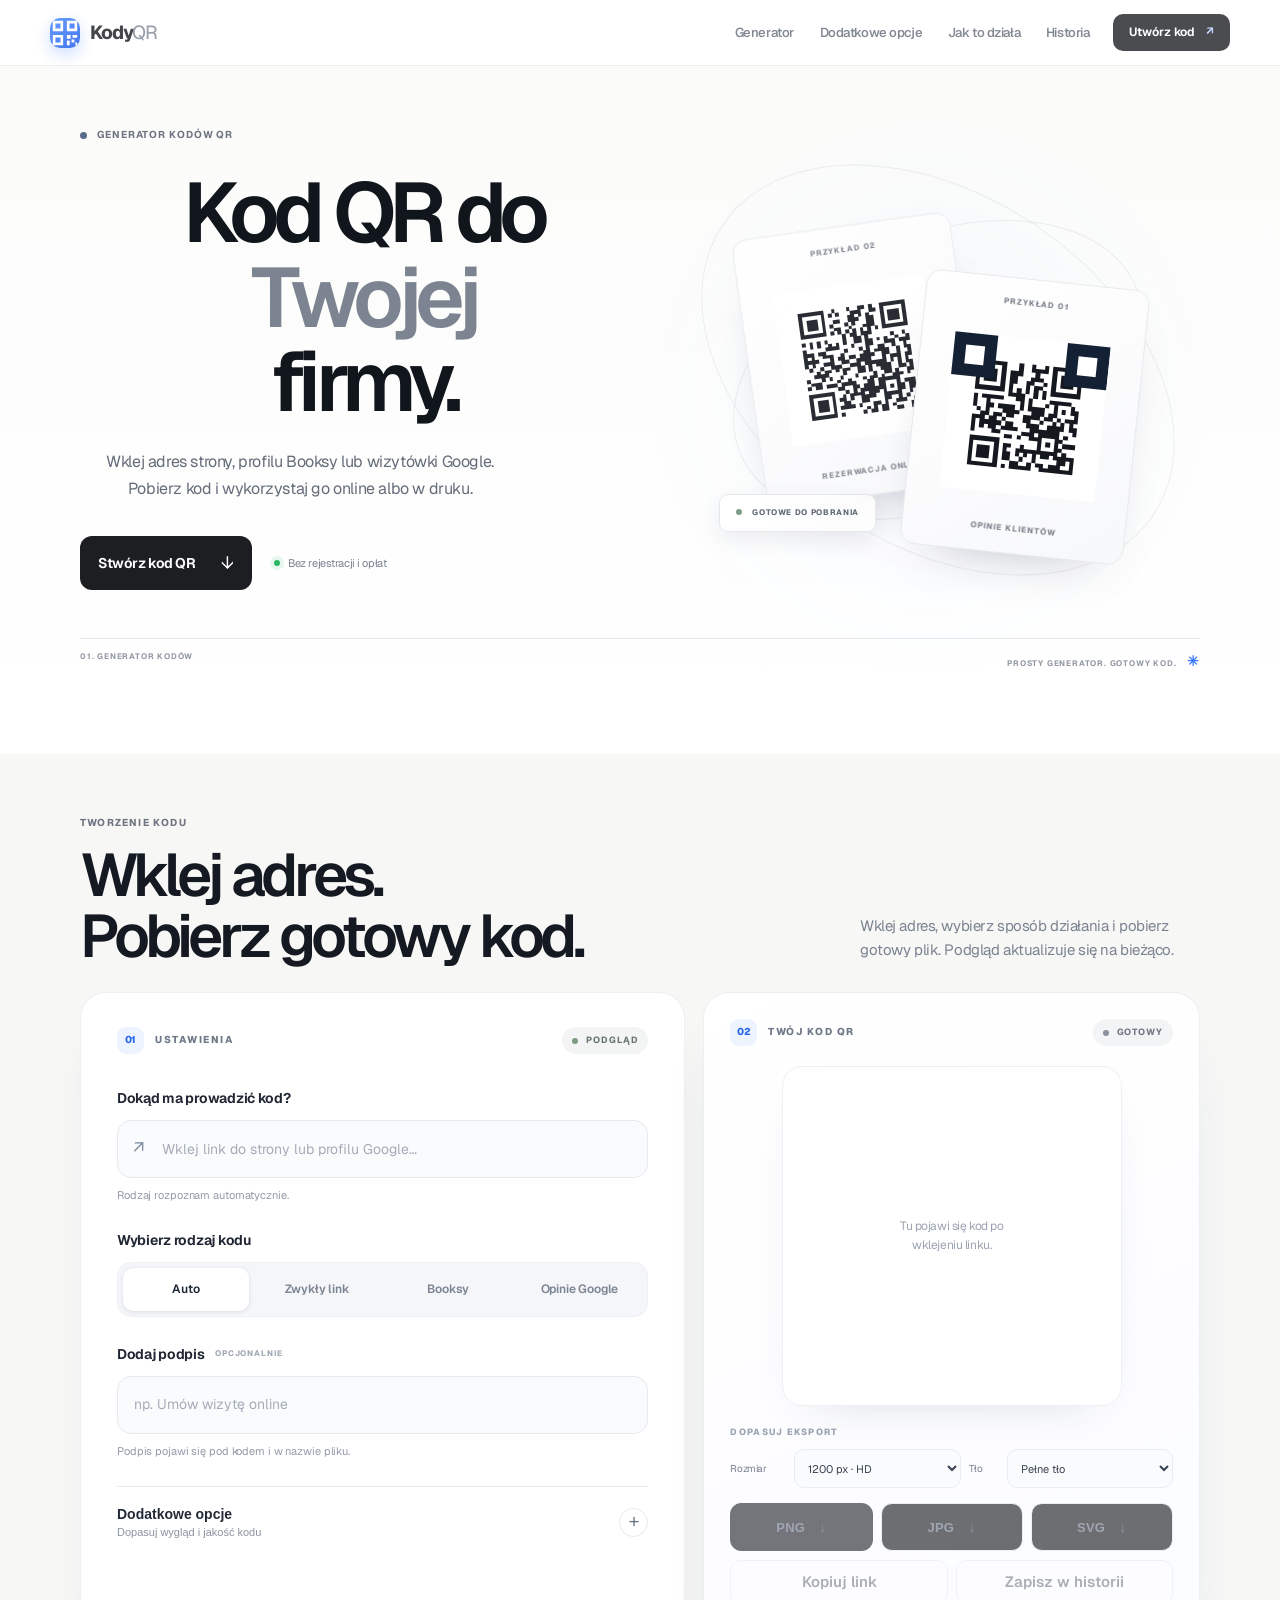
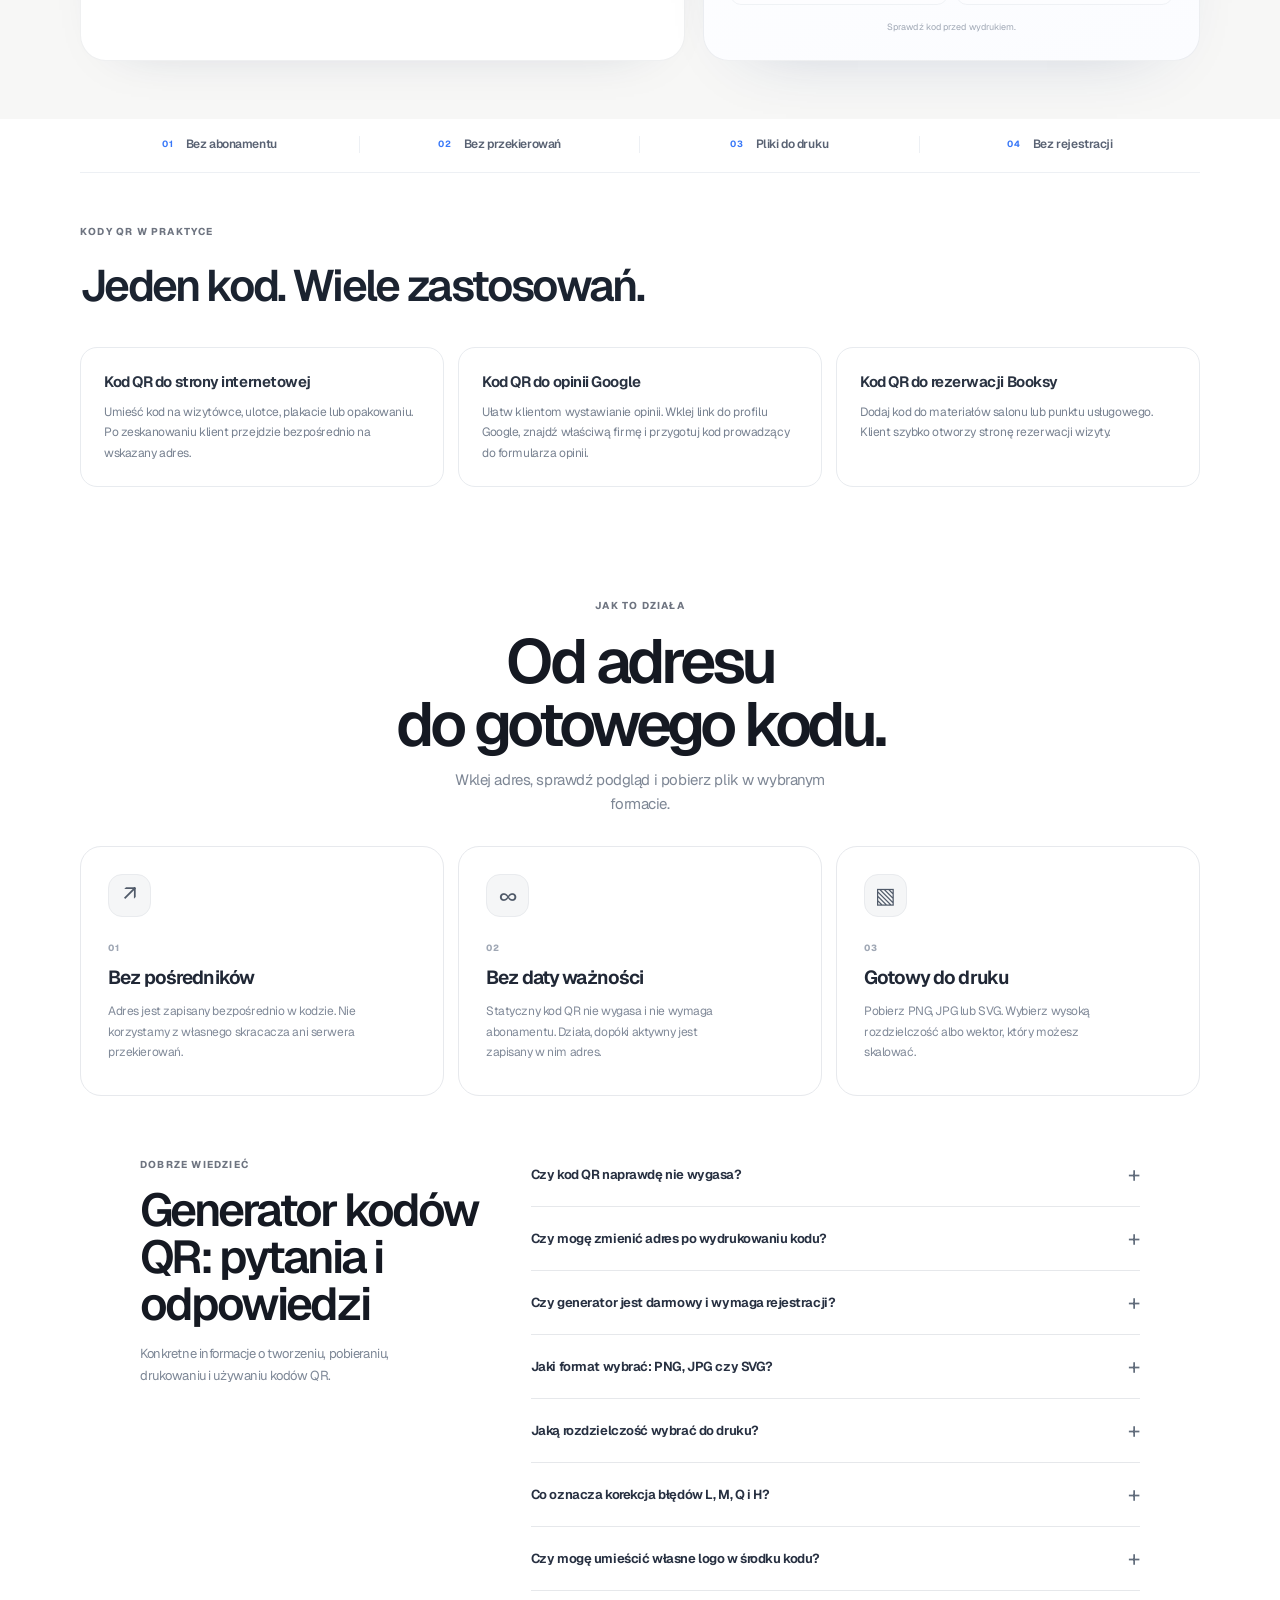
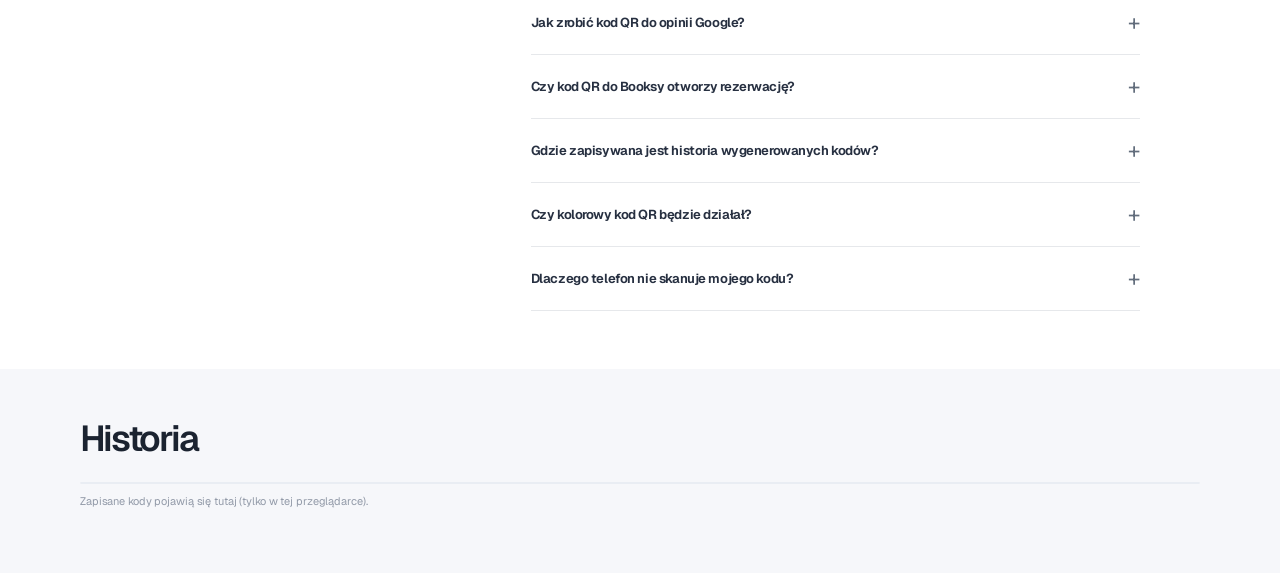
==== index.html @ 14b58b66 "Replace lightning brand mark with QR symbol" ====
<!DOCTYPE html>
<html lang="pl">
<head>
<meta charset="utf-8">
<meta name="viewport" content="width=device-width, initial-scale=1">
<title>Darmowy generator kodów QR: PNG, JPG i SVG | KodyQR</title>
<meta name="description" content="Twórz darmowe kody QR do stron, Booksy i opinii Google. Ustaw kolory, korekcję błędów i logo. Pobierz PNG, JPG lub SVG bez rejestracji.">
<meta name="robots" content="index,follow,max-image-preview:large">
<link rel="canonical" href="https://kodyqr-progames1.vercel.app/">
<meta property="og:type" content="website">
<meta property="og:title" content="Darmowy generator kodów QR | KodyQR">
<meta property="og:description" content="Generuj kody QR do stron, Booksy i opinii Google. Dopasuj wygląd i pobierz plik.">
<meta property="og:url" content="https://kodyqr-progames1.vercel.app/">
<meta name="twitter:card" content="summary">
<script type="application/ld+json">{"@context":"https://schema.org","@type":"WebApplication","name":"KodyQR: generator kodów QR","applicationCategory":"UtilitiesApplication","operatingSystem":"Any","inLanguage":"pl","description":"Darmowy generator statycznych kodów QR do stron, Booksy i opinii Google z eksportem PNG, JPG i SVG.","offers":{"@type":"Offer","price":"0","priceCurrency":"PLN"}}</script>
<link href="https://fonts.googleapis.com/css2?family=Geist:wght@400;500;600&display=swap" rel="stylesheet">
<style>
:root{color-scheme:light;--bg:#ffffff;--alt:#f5f5f7;--card:#ffffff;--ink:#1d1d1f;--txt:#1d1d1f;--mut:#6e6e73;--line:#d2d2d7;--soft:#f5f5f7;--blue:#0071e3;--blueH:#0077ed;--link:#0066cc;--yel:#fff8e6;--yelT:#8a5a00;--grn:#eef8f0;--grnT:#1d7a3a;--red:#ffecec;--redT:#b3261e}
*{box-sizing:border-box;min-width:0}
html{scroll-behavior:smooth}
body{margin:0;background:var(--bg);color:var(--txt);font:17px/1.47 -apple-system,BlinkMacSystemFont,"SF Pro Text","Geist","Helvetica Neue",Helvetica,Arial,sans-serif;letter-spacing:-.022em;overflow-x:clip;-webkit-font-smoothing:antialiased}
.nav{position:sticky;top:0;z-index:10;height:48px;display:flex;align-items:center;justify-content:center;background:rgba(255,255,255,.72);backdrop-filter:saturate(180%) blur(20px);-webkit-backdrop-filter:saturate(180%) blur(20px);border-bottom:1px solid rgba(0,0,0,.08)}
.nav div{width:min(1024px,100% - 44px);display:flex;justify-content:space-between;align-items:center;font-size:14px}
.nav b{font-weight:600;font-size:19px;letter-spacing:-.02em}
.nav a{color:var(--ink);text-decoration:none;opacity:.8}
.nav a:hover{opacity:1}
.band{padding:clamp(48px,8vw,104px) 22px clamp(32px,5vw,64px)}
.wrap{max-width:1024px;margin:0 auto}
.hero{text-align:center;margin-bottom:clamp(36px,5vw,64px)}
.eyebrow{color:var(--blue);font-weight:600;font-size:17px;margin:0 0 6px;letter-spacing:-.01em}
h1{font:600 clamp(44px,7vw,80px)/1.05 -apple-system,BlinkMacSystemFont,"SF Pro Display","Geist","Helvetica Neue",sans-serif;letter-spacing:-.045em;color:var(--ink);margin:0 auto 16px;max-width:14ch;text-wrap:balance}
.lead{color:var(--mut);margin:0 auto;max-width:52ch;font-size:clamp(19px,2.2vw,24px);line-height:1.35;letter-spacing:-.02em;text-wrap:balance}
.grid{display:grid;grid-template-columns:minmax(0,1fr) minmax(0,440px);gap:20px;align-items:start}
.panel{background:var(--alt);border-radius:28px;padding:clamp(24px,3.6vw,44px)}
label.t,.t{display:block;font-weight:600;color:var(--ink);margin:0 0 10px;font-size:17px}
input[type=text],input[type=url]{width:100%;font:inherit;font-size:17px;padding:14px 16px;min-height:54px;border:1px solid transparent;border-radius:14px;background:#fff;color:var(--ink);box-shadow:inset 0 0 0 1px rgba(0,0,0,.06);transition:box-shadow .2s}
input::placeholder{color:#a1a1a6}
input:focus{outline:none;box-shadow:0 0 0 4px rgba(0,113,227,.25),inset 0 0 0 1px var(--blue)}
button:focus-visible,a:focus-visible,select:focus-visible{outline:3px solid rgba(0,113,227,.5);outline-offset:2px}
.field{margin-bottom:30px}
.field:last-child{margin-bottom:0}
.hint{font-size:14px;color:var(--mut);margin-top:8px;letter-spacing:-.01em}
.seg{display:grid;grid-template-columns:repeat(4,minmax(0,1fr));gap:2px;padding:3px;background:rgba(118,118,128,.12);border-radius:12px}
.seg button{min-height:40px;padding:6px 8px;font:inherit;font-size:14px;font-weight:500;border:0;background:transparent;color:var(--ink);border-radius:9px;cursor:pointer;transition:background .25s,box-shadow .25s}
.seg button[aria-pressed=true]{background:#fff;box-shadow:0 3px 8px rgba(0,0,0,.12),0 3px 1px rgba(0,0,0,.04);font-weight:600}
.btn{display:inline-flex;align-items:center;justify-content:center;gap:8px;min-height:44px;padding:10px 22px;font:inherit;font-size:17px;font-weight:400;border-radius:980px;border:0;background:var(--blue);color:#fff;cursor:pointer;text-decoration:none;transition:background .2s,transform .15s}
.btn:hover{background:var(--blueH)}
.btn:active{transform:scale(.97)}
.btn.ghost{background:transparent;color:var(--link);box-shadow:inset 0 0 0 1px var(--link)}
.btn.ghost:hover{background:rgba(0,102,204,.06)}
.btn.acc{background:var(--blue)}
.btn:disabled{opacity:.35;cursor:not-allowed;transform:none}
.row{display:flex;flex-wrap:wrap;gap:10px;align-items:center}
.note{background:var(--yel);color:#3d2c05;border-radius:18px;padding:20px 22px;margin:0 0 30px;font-size:15px;line-height:1.5;letter-spacing:-.01em}
.note h3{margin:0 0 6px;font-size:17px;font-weight:600;color:var(--ink)}
.note ol{margin:12px 0 14px;padding-left:20px}
.note li{margin-bottom:10px}
.note a:not(.btn){color:var(--link)}
.note .btn{font-size:15px}
.note code{font:13px "SF Mono",ui-monospace,Menlo,monospace;background:rgba(255,255,255,.7);padding:1px 6px;border-radius:5px}
.note.ok{background:var(--grn);color:#14351f}
.card{background:var(--alt);border-radius:28px;padding:clamp(20px,3vw,32px);position:sticky;top:68px}
.label{border-radius:20px;padding:22px 22px 16px;background:#fff;box-shadow:0 18px 40px -18px rgba(0,0,0,.18);background-image:linear-gradient(45deg,#f2f2f4 25%,transparent 25%,transparent 75%,#f2f2f4 75%),linear-gradient(45deg,#f2f2f4 25%,transparent 25%,transparent 75%,#f2f2f4 75%);background-size:14px 14px;background-position:0 0,7px 7px}
#qrbox{aspect-ratio:1;display:grid;place-items:center;background:#fff;border-radius:10px}
#qrbox svg{width:100%;height:100%;display:block}
.empty{color:var(--mut);text-align:center;font-size:15px;padding:24px;max-width:24ch}
.cap{font-weight:600;font-size:21px;letter-spacing:-.02em;color:var(--ink);text-align:center;margin-top:12px;overflow-wrap:anywhere}
.cap:empty{display:none}
.final{font-size:13px;color:var(--mut);overflow-wrap:anywhere;margin:18px 4px 4px;text-align:center}
.final a{color:var(--link);text-decoration:none}
.final a:hover{text-decoration:underline}
.dl{display:grid;grid-template-columns:repeat(3,minmax(0,1fr));gap:8px;margin-top:18px}
.dl .btn{width:100%;font-weight:500}
.dl .btn:not(.acc){background:var(--ink)}
.dl .btn:not(.acc):hover{background:#333336}
.size{display:grid;grid-template-columns:auto minmax(0,1fr);gap:10px 14px;align-items:center;margin-top:18px;font-size:15px;color:var(--mut)}
select{font:inherit;font-size:15px;min-height:42px;border-radius:12px;border:0;background:#fff;color:var(--ink);padding:4px 12px;width:100%;box-shadow:inset 0 0 0 1px rgba(0,0,0,.08)}
.card .row .btn.ghost{font-size:15px;min-height:40px}
.tag{display:inline-block;font-size:12px;font-weight:600;padding:3px 10px;border-radius:980px;background:var(--grn);color:var(--grnT);letter-spacing:0}
.tag.b{background:var(--red);color:var(--redT)}
.hist{background:var(--bg)}
.hist h2{font-weight:600;font-size:clamp(28px,4vw,40px);letter-spacing:-.035em;color:var(--ink);margin:0 0 20px}
.hist ul{list-style:none;margin:0;padding:0;border-radius:20px;background:var(--alt);overflow:hidden}
.hist li{display:grid;grid-template-columns:minmax(0,1fr) auto;gap:10px;align-items:center;padding:14px 20px;border-bottom:1px solid rgba(0,0,0,.06);transition:background .2s}
.hist li:last-child{border-bottom:0}
.hist li:hover{background:#ececf0}
.hist .u{font-size:13px;color:var(--mut);overflow-wrap:anywhere;margin-top:2px}
.hist b{font-weight:600;color:var(--ink)}
.hist button.open{all:unset;cursor:pointer;display:block}
.x{min-width:44px;min-height:44px;border:0;background:none;color:var(--mut);font-size:22px;cursor:pointer;border-radius:980px}
.x:hover{background:rgba(0,0,0,.06);color:var(--ink)}
#toast{position:fixed;left:50%;bottom:28px;transform:translateX(-50%) translateY(20px);opacity:0;background:rgba(29,29,31,.92);backdrop-filter:blur(20px);color:#fff;padding:12px 20px;border-radius:980px;font-size:15px;transition:.4s cubic-bezier(.16,1,.3,1);pointer-events:none;max-width:90vw}
#toast.on{opacity:1;transform:translateX(-50%)}
.rv{opacity:0;transform:translateY(20px);animation:rv .9s cubic-bezier(.16,1,.3,1) forwards;animation-delay:calc(var(--i,0)*90ms)}
@keyframes rv{to{opacity:1;transform:none}}
@media (prefers-reduced-motion:reduce){.rv{animation:none;opacity:1;transform:none}#toast{transition:none}html{scroll-behavior:auto}}
@media(max-width:860px){.grid{grid-template-columns:minmax(0,1fr)}.card{position:static;order:-1}}
@media(max-width:480px){.seg{grid-template-columns:repeat(2,minmax(0,1fr))}.panel,.card{border-radius:22px}}
</style>
<link rel="stylesheet" href="/enhancements.css">
</head>
<body>
<nav class="nav" aria-label="Nawigacja główna">
  <div class="nav-inner">
    <a class="brand" href="/" aria-label="KodyQR, strona główna"><span class="brand-mark" aria-hidden="true"><svg class="brand-qr" viewBox="0 0 32 32" role="presentation"><path d="M3 3h11v11H3zM5.8 5.8v5.4h5.4V5.8zM18 3h11v11H18zM20.8 5.8v5.4h5.4V5.8zM3 18h11v11H3zM5.8 20.8v5.4h5.4v-5.4zM18 18h4v4h-4zM24 18h5v3h-5zM18 24h3v5h-3zM23 23h3v3h-3zM27 26h2v3h-2z" fill="currentColor"/></svg></span><span>Kody<span class="brand-light">QR</span></span></a>
    <div class="nav-links"><a href="#generator">Generator</a><a href="#opcje">Dodatkowe opcje</a><a href="#jak-dziala">Jak to działa</a><a href="#historia">Historia</a></div>
    <a class="nav-cta" href="#generator">Utwórz kod <span>↗</span></a>
  </div>
</nav>
<main>
  <section class="hero">
    <div class="hero-glow" aria-hidden="true"></div>
    <div class="hero-inner">
      <div class="hero-copy">
        <div class="eyebrow"><span class="eyebrow-dot"></span> GENERATOR KODÓW QR</div>
        <h1>Kod QR do<br><span>Twojej</span><br>firmy.</h1>
        <p class="hero-lead">Wklej adres strony, profilu Booksy lub wizytówki Google. Pobierz kod i wykorzystaj go online albo w druku.</p>
        <div class="hero-actions"><a class="primary-link" href="#generator">Stwórz kod QR <span>↓</span></a><span class="hero-note"><i></i> Bez rejestracji i opłat</span></div>
      </div>
      <div class="hero-art" aria-label="Dekoracyjna kompozycja kodów QR">
        <div class="art-orbit orbit-one"></div><div class="art-orbit orbit-two"></div>
        <div class="art-card art-card-back"><span class="art-mini">PRZYKŁAD 02</span><div class="art-pattern pattern-a" data-qr="https://example.com/rezerwacja"></div><span class="art-caption">REZERWACJA ONLINE</span></div>
        <div class="art-card art-card-front"><span class="art-mini">PRZYKŁAD 01</span><div class="art-pattern pattern-b" data-qr="https://example.com/opinie"><i></i></div><span class="art-caption">OPINIE KLIENTÓW</span></div>
        <div class="art-chip"><span class="chip-dot"></span> GOTOWE DO POBRANIA</div>
        <div class="art-spark">✳</div>
      </div>
    </div>
    <div class="hero-bottom"><span>01. GENERATOR KODÓW</span><span>PROSTY GENERATOR. GOTOWY KOD. <b>✳</b></span></div>
  </section>
  <section class="generator-section" id="generator">
    <div class="section-heading"><div><p class="section-kicker">TWORZENIE KODU</p><h2>Wklej adres.<br>Pobierz gotowy kod.</h2></div><p class="section-description">Wklej adres, wybierz sposób działania i pobierz gotowy plik. Podgląd aktualizuje się na bieżąco.</p></div>
    <div class="grid">
      <section class="panel" aria-label="Ustawienia kodu QR">
        <div class="panel-topline"><span class="step-number">01</span><span class="panel-overline">USTAWIENIA</span><span class="live-pill"><i></i> PODGLĄD</span></div>
        <div class="field">
          <label class="t" for="url">Dokąd ma prowadzić kod?</label>
          <div class="input-wrap"><span class="input-icon">↗</span><input id="url" type="url" inputmode="url" autocomplete="off" placeholder="Wklej link do strony lub profilu Google…"></div>
          <div class="hint" id="detected">Wklej adres, a rozpoznam jego rodzaj.</div>
        </div>
        <div class="field">
          <span class="t">Wybierz rodzaj kodu</span>
          <div class="seg" role="group" aria-label="Rodzaj kodu">
            <button type="button" data-mode="auto" aria-pressed="true">Auto</button>
            <button type="button" data-mode="plain" aria-pressed="false">Zwykły link</button>
            <button type="button" data-mode="booksy" aria-pressed="false">Booksy</button>
            <button type="button" data-mode="google" aria-pressed="false">Opinie Google</button>
          </div>
        </div>
        <div id="gnote"></div>
        <div class="field field-last">
          <label class="t" for="name">Dodaj podpis <span class="optional">OPCJONALNIE</span></label>
          <input id="name" type="text" maxlength="60" placeholder="np. Umów wizytę online">
          <div class="hint">Podpis pojawi się pod kodem i w nazwie pliku.</div>
        </div>
        <section class="advanced-options" id="opcje" aria-labelledby="advanced-title">
          <button class="advanced-toggle" type="button" id="advancedToggle" aria-expanded="false" aria-controls="advancedBody">
            <span><b id="advanced-title">Dodatkowe opcje</b><small>Dopasuj wygląd i jakość kodu</small></span><span class="advanced-plus" aria-hidden="true">+</span>
          </button>
          <div class="advanced-body" id="advancedBody" hidden>
            <div class="advanced-field">
              <label for="ecc">Korekcja błędów</label>
              <select id="ecc"><option value="L">Niska · 7%</option><option value="M" selected>Średnia · 15%</option><option value="Q">Wysoka · 25%</option><option value="H">Najwyższa · 30%</option></select>
              <p>Wyższa korekcja zwiększa odporność na zabrudzenia, ale kod staje się bardziej złożony.</p>
            </div>
            <div class="advanced-colors">
              <div class="advanced-field"><label for="fg">Kolor kodu</label><div class="color-control"><input id="fg" type="color" value="#15191f"><span id="fgValue">#15191F</span></div></div>
              <div class="advanced-field"><label for="qrbg">Kolor tła</label><div class="color-control"><input id="qrbg" type="color" value="#ffffff"><span id="qrbgValue">#FFFFFF</span></div></div>
            </div>
            <div class="advanced-field">
              <label for="customLogo">Dodaj własne logo <span class="optional">OPCJONALNIE</span></label>
              <input id="customLogo" class="file-input" type="file" accept="image/png,image/jpeg,image/webp">
              <p>Najlepiej użyj prostego logo PNG z przezroczystym tłem. Korekcja błędów zostanie ustawiona na najwyższą.</p>
              <button type="button" class="clear-logo" id="clearLogo" hidden>Usuń logo</button>
            </div>
            <div class="advanced-note"><b>Statystyki i edycja linku</b><p>Ten generator tworzy statyczne kody, które nie wymagają abonamentu ani naszego serwera. Statystyki skanów i zmiana adresu po wydruku wymagają kodu dynamicznego oraz zaplecza serwerowego Nie udajemy, że te funkcje działają w kodzie statycznym.</p></div>
          </div>
        </section>
      </section>
      <aside class="card" aria-label="Podgląd i pobieranie kodu">
        <div class="preview-head"><div><span class="step-number">02</span><span class="panel-overline">TWÓJ KOD QR</span></div><span class="preview-live"><i></i> GOTOWY</span></div>
        <div class="label">
          <div id="qrbox"><div class="empty">Podgląd kodu pojawi się po wklejeniu adresu.</div></div>
          <div class="cap" id="cap"></div>
        </div>
        <div class="final" id="final"></div>
        <div class="export-title">DOPASUJ EKSPORT</div>
        <div class="size">
          <label for="px">Rozmiar</label>
          <select id="px"><option value="600">600 px · Web</option><option value="1200" selected>1200 px · HD</option><option value="2400">2400 px · Druk</option></select>
          <label for="bg">Tło</label>
          <select id="bg"><option value="white">Pełne tło</option><option value="none">Przezroczyste</option></select>
        </div>
        <div class="dl">
          <button class="btn acc" type="button" data-fmt="png" disabled>PNG <span>↓</span></button>
          <button class="btn" type="button" data-fmt="jpg" disabled>JPG <span>↓</span></button>
          <button class="btn" type="button" data-fmt="svg" disabled>SVG <span>↓</span></button>
        </div>
        <div class="row preview-tools">
          <button class="btn ghost" type="button" id="copy" disabled style="flex:1">Kopiuj link</button>
          <button class="btn ghost" type="button" id="save" disabled style="flex:1">Zapisz w historii</button>
        </div>
        <p class="preview-foot">Sprawdź kod przed wydrukiem.</p>
      </aside>
    </div>
  </section>
  <section class="trust-strip" aria-label="Zalety generatora"><div><b>01</b><span>Bez abonamentu</span></div><div><b>02</b><span>Bez przekierowań</span></div><div><b>03</b><span>Pliki do druku</span></div><div><b>04</b><span>Bez rejestracji</span></div></section>
  <section class="use-cases" aria-labelledby="use-cases-title">
  <div class="use-cases-inner">
    <p class="section-kicker">KODY QR W PRAKTYCE</p>
    <h2 id="use-cases-title">Jeden kod. Wiele zastosowań.</h2>
    <div class="use-cases-grid">
      <article><h3>Kod QR do strony internetowej</h3><p>Umieść kod na wizytówce, ulotce, plakacie lub opakowaniu. Po zeskanowaniu klient przejdzie bezpośrednio na wskazany adres.</p></article>
      <article><h3>Kod QR do opinii Google</h3><p>Ułatw klientom wystawianie opinii. Wklej link do profilu Google, znajdź właściwą firmę i przygotuj kod prowadzący do formularza opinii.</p></article>
      <article><h3>Kod QR do rezerwacji Booksy</h3><p>Dodaj kod do materiałów salonu lub punktu usługowego. Klient szybko otworzy stronę rezerwacji wizyty.</p></article>
    </div>
  </div>
</section>
<section class="qr-story" id="jak-dziala">
    <div class="qr-story-inner">
      <div class="story-intro"><p class="section-kicker">JAK TO DZIAŁA</p><h2>Od adresu<br>do gotowego kodu.</h2><p>Wklej adres, sprawdź podgląd i pobierz plik w wybranym formacie.</p></div>
      <div class="qr-feature-grid">
        <article class="qr-feature"><div class="qr-feature-icon">↗</div><span class="feature-index">01</span><h3>Bez pośredników</h3><p>Adres jest zapisany bezpośrednio w kodzie. Nie korzystamy z własnego skracacza ani serwera przekierowań.</p></article>
        <article class="qr-feature"><div class="qr-feature-icon">∞</div><span class="feature-index">02</span><h3>Bez daty ważności</h3><p>Statyczny kod QR nie wygasa i nie wymaga abonamentu. Działa, dopóki aktywny jest zapisany w nim adres.</p></article>
        <article class="qr-feature"><div class="qr-feature-icon">▧</div><span class="feature-index">03</span><h3>Gotowy do druku</h3><p>Pobierz PNG, JPG lub SVG. Wybierz wysoką rozdzielczość albo wektor, który możesz skalować.</p></article>
      </div>
      <div class="qr-faq">
        <div class="faq-heading"><p class="section-kicker">DOBRZE WIEDZIEĆ</p><h2>Generator kodów QR: pytania i odpowiedzi</h2><p class="faq-intro">Konkretne informacje o tworzeniu, pobieraniu, drukowaniu i używaniu kodów QR.</p></div>
        <div class="faq-list">
          <details><summary>Czy kod QR naprawdę nie wygasa?</summary><p>Statyczny kod QR nie ma daty ważności i nie wymaga abonamentu ani serwera pośredniczącego. Będzie działał tak długo, jak urządzenie poprawnie go odczyta, a zapisany w nim adres pozostanie aktywny. Jeśli strona docelowa przestanie działać, sam kod nadal będzie można zeskanować, ale nie otworzy już właściwej treści.</p></details>
          <details><summary>Czy mogę zmienić adres po wydrukowaniu kodu?</summary><p>Nie w przypadku kodu statycznego. Adres jest zapisany bezpośrednio w jego strukturze. Po zmianie adresu trzeba wygenerować nowy kod i zastąpić nim poprzedni wydruk. Zmiana adresu bez wymiany grafiki jest możliwa dopiero w rozwiązaniach dynamicznych opartych na przekierowaniu.</p></details>
          <details><summary>Czy generator jest darmowy i wymaga rejestracji?</summary><p>Nie. Możesz tworzyć i pobierać kody bez zakładania konta i bez abonamentu. Kod jest generowany w przeglądarce, a nie przez płatny system przekierowań.</p></details>
          <details><summary>Jaki format wybrać: PNG, JPG czy SVG?</summary><p>PNG dobrze sprawdza się w internecie i większości projektów graficznych. JPG zapisuje obraz z kompresją i zawsze ma nieprzezroczyste tło. SVG jest formatem wektorowym, dlatego można go powiększać bez utraty ostrości i wygodnie umieszczać w projektach do druku.</p></details>
          <details><summary>Jaką rozdzielczość wybrać do druku?</summary><p>Do większych materiałów drukowanych wybierz 2400 px albo SVG. Do zastosowań internetowych zwykle wystarczy 600 lub 1200 px. Ostateczna czytelność zależy również od fizycznego rozmiaru kodu, jakości wydruku, kontrastu i odległości skanowania. Zawsze wykonaj próbny wydruk i sprawdź go telefonem.</p></details>
          <details><summary>Co oznacza korekcja błędów L, M, Q i H?</summary><p>To poziom odporności kodu na częściowe uszkodzenie lub zabrudzenie. L zapewnia około 7%, M około 15%, Q około 25%, a H około 30% korekcji. Wyższy poziom zwykle zwiększa rozmiar i złożoność kodu. Jeśli dodajesz logo, generator ustawia najwyższy poziom, ale mimo to koniecznie przetestuj gotowy plik.</p></details>
          <details><summary>Czy mogę umieścić własne logo w środku kodu?</summary><p>Tak. W dodatkowych opcjach dodaj plik PNG, JPG lub WebP o rozmiarze do 2 MB. Najlepiej użyć prostego, czytelnego znaku. Logo zasłania część modułów QR, dlatego generator zwiększa korekcję błędów. Zbyt duże lub skomplikowane logo może utrudnić skanowanie.</p></details>
          <details><summary>Jak zrobić kod QR do opinii Google?</summary><p>Wklej link do wizytówki Google i wybierz „Opinie Google”. Jeśli system rozpozna identyfikator miejsca, przygotuje link do formularza opinii. Gdy automatyczne wyszukiwanie jest niedostępne, możesz wkleić oficjalny link „Poproś o opinie” skopiowany z Profilu Firmy w Google albo sam identyfikator Place ID.</p></details>
          <details><summary>Czy kod QR do Booksy otworzy rezerwację?</summary><p>Tak, jeśli wkleisz bezpośredni, publiczny adres strony rezerwacji Booksy. Przed pobraniem i drukiem otwórz link na telefonie, najlepiej w oknie prywatnym, aby sprawdzić, czy klient bez logowania może przejść do właściwego profilu lub usługi.</p></details>
          <details><summary>Gdzie zapisywana jest historia wygenerowanych kodów?</summary><p>Historia jest przechowywana lokalnie w pamięci przeglądarki na tym urządzeniu. Nie synchronizuje się automatycznie między telefonem, komputerem ani innymi przeglądarkami. Wyczyszczenie danych witryny może usunąć zapisane pozycje.</p></details>
          <details><summary>Czy kolorowy kod QR będzie działał?</summary><p>Możesz zmienić kolor kodu i tła, ale zachowaj wyraźny kontrast. Najbezpieczniejszy jest ciemny kod na jasnym tle. Unikaj jasnych modułów na ciemnym tle, podobnych odcieni, gradientów oraz drukowania na błyszczących powierzchniach bez testu.</p></details>
          <details><summary>Dlaczego telefon nie skanuje mojego kodu?</summary><p>Sprawdź, czy kod nie jest rozmazany, przycięty lub zbyt mały. Zostaw jasny margines wokół wzoru, zadbaj o kontrast i nie zasłaniaj znacznej części kodu grafiką. Sprawdź też, czy docelowy adres działa. Jeśli używasz logo lub niestandardowych kolorów, przetestuj kod na kilku telefonach.</p></details>
        </div>
      </div>
    </div>
  </section>
</main>
<section class="band hist" id="historia"><div class="wrap">
  <h2>Historia</h2>
  <ul id="hist"></ul>
  <p class="hint" id="histEmpty">Zapisane kody pojawią się tutaj (tylko w tej przeglądarce).</p>
</div></section>
<div id="toast" role="status" aria-live="polite"></div>

<script>
// Minimal QR Code encoder (byte mode, versions 1-40, ECC L/M/Q/H).
// Algorithm follows the public QR spec (ISO/IEC 18004), structure inspired by Nayuki's MIT generator.
const QRLib = (() => {
  const ECC_PER_BLOCK = [
    [-1,7,10,15,20,26,18,20,24,30,18,20,24,26,30,22,24,28,30,28,28,28,28,30,30,26,28,30,30,30,30,30,30,30,30,30,30,30,30,30,30],
    [-1,10,16,26,18,24,16,18,22,22,26,30,22,22,24,24,28,28,26,26,26,26,28,28,28,28,28,28,28,28,28,28,28,28,28,28,28,28,28,28,28],
    [-1,13,22,18,26,18,24,18,22,20,24,28,26,24,20,30,24,28,28,26,30,28,30,30,30,30,28,30,30,30,30,30,30,30,30,30,30,30,30,30,30],
    [-1,17,28,22,16,22,28,26,26,24,28,24,28,22,24,24,30,28,28,26,28,30,24,30,30,30,30,30,30,30,30,30,30,30,30,30,30,30,30,30,30]];
  const NUM_BLOCKS = [
    [-1,1,1,1,1,1,2,2,2,2,4,4,4,4,4,6,6,6,6,7,8,8,9,9,10,12,12,12,13,14,15,16,17,18,19,19,20,21,22,24,25],
    [-1,1,1,1,2,2,4,4,4,5,5,5,8,9,9,10,10,11,13,14,16,17,17,18,20,21,23,25,26,28,29,31,33,35,37,38,40,43,45,47,49],
    [-1,1,1,2,2,4,4,6,6,8,8,8,10,12,16,12,17,16,18,21,20,23,23,25,27,29,34,34,35,38,40,43,45,48,51,53,56,59,62,65,68],
    [-1,1,1,2,4,4,4,5,6,8,8,11,11,16,16,18,16,19,21,25,25,25,34,30,32,35,37,40,42,45,48,51,54,57,60,63,66,70,74,77,81]];
  const LEVELS = { L: 0, M: 1, Q: 2, H: 3 };
  const FORMAT_BITS = [1, 0, 3, 2];

  const rawModules = v => {
    let r = (16 * v + 128) * v + 64;
    if (v >= 2) { const n = Math.floor(v / 7) + 2; r -= (25 * n - 10) * n - 55; if (v >= 7) r -= 36; }
    return r;
  };
  const dataCodewords = (v, e) => Math.floor(rawModules(v) / 8) - ECC_PER_BLOCK[e][v] * NUM_BLOCKS[e][v];

  const gmul = (x, y) => { let z = 0; for (let i = 7; i >= 0; i--) { z = (z << 1) ^ ((z >>> 7) * 0x11D); z ^= ((y >>> i) & 1) * x; } return z; };
  const rsDivisor = deg => {
    const r = new Array(deg).fill(0); r[deg - 1] = 1; let root = 1;
    for (let i = 0; i < deg; i++) {
      for (let j = 0; j < deg; j++) { r[j] = gmul(r[j], root); if (j + 1 < deg) r[j] ^= r[j + 1]; }
      root = gmul(root, 2);
    }
    return r;
  };
  const rsRemainder = (data, div) => {
    const r = div.map(() => 0);
    for (const b of data) { const f = b ^ r.shift(); r.push(0); div.forEach((c, i) => { r[i] ^= gmul(c, f); }); }
    return r;
  };
  const bit = (x, i) => ((x >>> i) & 1) !== 0;

  function encode(text, level = 'M') {
    const e = LEVELS[level] ?? 1;
    const bytes = Array.from(new TextEncoder().encode(text));
    let ver = 1;
    for (; ver <= 40; ver++) {
      const cc = ver < 10 ? 8 : 16;
      if (bytes.length < (1 << cc) && 4 + cc + bytes.length * 8 <= dataCodewords(ver, e) * 8) break;
    }
    if (ver > 40) throw new Error('Tekst jest za długi na kod QR');
    // bit stream
    const bb = [];
    const push = (val, len) => { for (let i = len - 1; i >= 0; i--) bb.push((val >>> i) & 1); };
    push(4, 4); push(bytes.length, ver < 10 ? 8 : 16); bytes.forEach(b => push(b, 8));
    const cap = dataCodewords(ver, e) * 8;
    push(0, Math.min(4, cap - bb.length));
    push(0, (8 - bb.length % 8) % 8);
    for (let p = 0xEC; bb.length < cap; p ^= 0xEC ^ 0x11) push(p, 8);
    const data = [];
    for (let i = 0; i < bb.length; i += 8) { let v = 0; for (let j = 0; j < 8; j++) v = (v << 1) | bb[i + j]; data.push(v); }

    // ECC + interleave
    const nb = NUM_BLOCKS[e][ver], el = ECC_PER_BLOCK[e][ver];
    const raw = Math.floor(rawModules(ver) / 8);
    const numShort = nb - raw % nb, shortLen = Math.floor(raw / nb);
    const div = rsDivisor(el), blocks = [];
    for (let i = 0, k = 0; i < nb; i++) {
      const dat = data.slice(k, k + shortLen - el + (i < numShort ? 0 : 1)); k += dat.length;
      const ecc = rsRemainder(dat, div);
      if (i < numShort) dat.push(0);
      blocks.push(dat.concat(ecc));
    }
    const all = [];
    for (let i = 0; i < blocks[0].length; i++) blocks.forEach((b, j) => { if (i !== shortLen - el || j >= numShort) all.push(b[i]); });

    // matrix
    const size = ver * 4 + 17;
    const m = Array.from({ length: size }, () => new Array(size).fill(false));
    const fn = Array.from({ length: size }, () => new Array(size).fill(false));
    const setF = (x, y, d) => { m[y][x] = d; fn[y][x] = true; };
    for (let i = 0; i < size; i++) { setF(6, i, i % 2 === 0); setF(i, 6, i % 2 === 0); }
    const finder = (x, y) => {
      for (let dy = -4; dy <= 4; dy++) for (let dx = -4; dx <= 4; dx++) {
        const d = Math.max(Math.abs(dx), Math.abs(dy)), xx = x + dx, yy = y + dy;
        if (xx >= 0 && xx < size && yy >= 0 && yy < size) setF(xx, yy, d !== 2 && d !== 4);
      }
    };
    finder(3, 3); finder(size - 4, 3); finder(3, size - 4);
    if (ver > 1) {
      const n = Math.floor(ver / 7) + 2;
      const step = ver === 32 ? 26 : Math.ceil((ver * 4 + 4) / (n * 2 - 2)) * 2;
      const pos = [6];
      for (let p = size - 7; pos.length < n; p -= step) pos.splice(1, 0, p);
      for (let i = 0; i < n; i++) for (let j = 0; j < n; j++) {
        if ((i === 0 && j === 0) || (i === 0 && j === n - 1) || (i === n - 1 && j === 0)) continue;
        for (let dy = -2; dy <= 2; dy++) for (let dx = -2; dx <= 2; dx++) setF(pos[i] + dx, pos[j] + dy, Math.max(Math.abs(dx), Math.abs(dy)) !== 1);
      }
    }
    const drawFormat = mask => {
      const d = FORMAT_BITS[e] << 3 | mask; let r = d;
      for (let i = 0; i < 10; i++) r = (r << 1) ^ ((r >>> 9) * 0x537);
      const b = ((d << 10) | r) ^ 0x5412;
      for (let i = 0; i <= 5; i++) setF(8, i, bit(b, i));
      setF(8, 7, bit(b, 6)); setF(8, 8, bit(b, 7)); setF(7, 8, bit(b, 8));
      for (let i = 9; i < 15; i++) setF(14 - i, 8, bit(b, i));
      for (let i = 0; i < 8; i++) setF(size - 1 - i, 8, bit(b, i));
      for (let i = 8; i < 15; i++) setF(8, size - 15 + i, bit(b, i));
      setF(8, size - 8, true);
    };
    drawFormat(0);
    if (ver >= 7) {
      let r = ver; for (let i = 0; i < 12; i++) r = (r << 1) ^ ((r >>> 11) * 0x1F25);
      const b = ver << 12 | r;
      for (let i = 0; i < 18; i++) { const a = size - 11 + i % 3, c = Math.floor(i / 3); setF(a, c, bit(b, i)); setF(c, a, bit(b, i)); }
    }
    // codewords
    let idx = 0;
    for (let right = size - 1; right >= 1; right -= 2) {
      if (right === 6) right = 5;
      for (let v = 0; v < size; v++) for (let j = 0; j < 2; j++) {
        const x = right - j, up = ((right + 1) & 2) === 0, y = up ? size - 1 - v : v;
        if (!fn[y][x] && idx < all.length * 8) { m[y][x] = bit(all[idx >>> 3], 7 - (idx & 7)); idx++; }
      }
    }
    const maskFn = [
      (x, y) => (x + y) % 2 === 0, (x, y) => y % 2 === 0, (x) => x % 3 === 0, (x, y) => (x + y) % 3 === 0,
      (x, y) => (Math.floor(x / 3) + Math.floor(y / 2)) % 2 === 0, (x, y) => x * y % 2 + x * y % 3 === 0,
      (x, y) => (x * y % 2 + x * y % 3) % 2 === 0, (x, y) => ((x + y) % 2 + x * y % 3) % 2 === 0];
    const applyMask = k => { for (let y = 0; y < size; y++) for (let x = 0; x < size; x++) if (!fn[y][x] && maskFn[k](x, y)) m[y][x] = !m[y][x]; };
    const penalty = () => {
      let p = 0, dark = 0;
      const line = get => {
        let run = 1;
        const arr = [];
        for (let i = 0; i < size; i++) arr.push(get(i) ? 1 : 0);
        for (let i = 1; i <= size; i++) {
          if (i < size && arr[i] === arr[i - 1]) run++;
          else { if (run >= 5) p += 3 + run - 5; run = 1; }
        }
        const s = arr.join('');
        const pad = '0000' + s + '0000';
        for (const pat of ['00001011101', '10111010000']) { let k = pad.indexOf(pat); while (k !== -1) { p += 40; k = pad.indexOf(pat, k + 1); } }
      };
      for (let y = 0; y < size; y++) line(x => m[y][x]);
      for (let x = 0; x < size; x++) line(y => m[y][x]);
      for (let y = 0; y < size - 1; y++) for (let x = 0; x < size - 1; x++) {
        const c = m[y][x]; if (c === m[y][x + 1] && c === m[y + 1][x] && c === m[y + 1][x + 1]) p += 3;
      }
      for (const row of m) for (const c of row) if (c) dark++;
      const total = size * size;
      p += (Math.ceil(Math.abs(dark * 20 - total * 10) / total) - 1) * 10;
      return p;
    };
    let best = 0, bestP = Infinity;
    for (let k = 0; k < 8; k++) {
      applyMask(k); drawFormat(k);
      const p = penalty();
      if (p < bestP) { bestP = p; best = k; }
      applyMask(k);
    }
    applyMask(best); drawFormat(best);
    return { size, version: ver, modules: m };
  }
  return { encode };
})();


</script>
<script>
{
const $ = s => document.querySelector(s);
const store = {
  get(k, d) { try { const v = localStorage.getItem(k); return v == null ? d : JSON.parse(v); } catch { return d; } },
  set(k, v) { try { localStorage.setItem(k, JSON.stringify(v)); return true; } catch { return false; } }
};
const esc = s => String(s).replace(/[&<>"']/g, c => ({ '&': '&amp;', '<': '&lt;', '>': '&gt;', '"': '&quot;', "'": '&#39;' }[c]));
let mode = 'auto', current = null, downloads = null, forceProfile = false;
let resolvedGooglePlace = null, customLogoData = null, customLogoImage = null;
const LOGO_D = 'M4.06,61.44 4.00,62.12 4.12,62.62 4.62,63.19 5.38,63.50 12.81,63.62 13.56,63.50 14.12,63.25 14.75,62.75 16.25,60.31 17.62,58.69 19.19,57.19 20.44,56.31 21.94,55.62 24.56,54.94 26.56,54.88 27.88,55.06 29.62,55.50 31.44,56.12 34.88,57.88 41.44,62.31 47.75,67.00 48.75,67.88 53.62,71.31 57.56,73.69 61.50,75.56 66.06,77.19 70.12,78.06 73.81,78.38 76.75,78.38 80.94,78.00 84.19,77.25 86.50,76.50 88.31,75.75 90.62,74.50 91.88,73.69 95.12,71.12 95.88,70.38 98.75,66.75 99.81,64.94 100.88,62.75 101.75,60.44 102.50,57.69 103.00,52.25 102.94,49.12 102.50,44.81 102.00,43.19 101.75,41.88 100.81,39.25 99.62,36.81 98.81,35.44 96.56,32.25 93.56,29.19 90.38,26.88 87.44,25.38 84.88,24.50 82.38,23.88 78.56,23.44 76.00,23.44 73.19,23.81 70.81,24.44 68.75,25.19 66.31,26.44 64.31,27.62 63.50,27.69 63.25,27.56 62.75,26.88 62.56,25.94 62.56,6.88 62.38,5.75 62.12,5.25 61.50,4.62 60.62,4.25 59.56,4.12 54.88,4.19 54.19,4.44 53.56,5.06 53.25,5.88 53.19,6.75 53.19,48.62 53.50,49.75 54.38,50.75 56.75,52.50 58.81,53.81 60.56,54.75 61.44,54.81 61.75,54.69 62.25,54.19 62.56,53.19 62.56,47.69 63.19,44.62 64.06,42.50 64.94,40.94 67.19,37.94 68.31,36.88 70.38,35.38 72.56,34.25 74.25,33.69 76.81,33.31 78.44,33.25 80.62,33.50 82.06,33.81 83.31,34.25 85.19,35.19 87.69,37.00 89.06,38.38 90.62,40.44 91.56,42.00 92.81,45.06 93.38,47.50 93.56,49.12 93.56,52.69 93.44,54.12 92.62,57.75 91.81,59.62 90.50,61.69 88.06,64.19 86.38,65.56 84.62,66.62 82.06,67.75 79.81,68.38 76.31,68.75 71.88,68.38 70.38,68.06 66.94,67.06 64.19,65.94 61.69,64.69 56.69,61.62 51.81,58.19 41.19,50.00 38.56,48.38 36.06,47.12 32.88,46.06 30.06,45.56 27.25,45.31 25.69,45.38 22.12,45.81 19.25,46.56 17.62,47.12 15.81,47.94 12.44,49.88 10.81,51.25 8.94,53.12 7.31,55.06 5.31,58.38 4.44,60.25Z', LOGO_W = 107, LOGO_H = 82;

const toast = msg => { const t = $('#toast'); t.textContent = msg; t.classList.add('on'); clearTimeout(toast.h); toast.h = setTimeout(() => t.classList.remove('on'), 2600); };

function parseUrl(s) {
  let t = s.trim();
  if (!t) return null;
  if (!/^[a-z][a-z0-9+.-]*:/i.test(t) && /^[^\s]+\.[a-z]{2,}(\/|$)/i.test(t)) t = 'https://' + t;
  try { const u = new URL(t); return (u.protocol === 'https:' || u.protocol === 'http:') ? u : null; } catch { return null; }
}
const isPlaceId = s => /^(ChIJ|GhIJ|EiI|Ei[A-Za-z])[A-Za-z0-9_-]{10,}$/.test(s.trim());
const isBooksy = u => u && /(^|\.)booksy\.[a-z.]+$/i.test(u.hostname);
const isGoogle = (u, raw) => isPlaceId(raw) || (u && /(^|\.)(google\.[a-z.]+|g\.page|g\.co|share\.google|goo\.gl|maps\.app\.goo\.gl)$/i.test(u.hostname));

function googleReview(raw, u) {
  const r = raw.trim();
  const wr = id => 'https://search.google.com/local/writereview?placeid=' + id;
  if (isPlaceId(r)) return { url: wr(r), ok: true, how: 'Zbudowałem link do formularza opinii z Place ID.' };
  if (!u) return { url: null, ok: false, q: r, isShort: false };
  const h = u.hostname.toLowerCase();
  let full = u.href; try { full = decodeURIComponent(u.href); } catch {}
  if (/writereview/.test(u.pathname) && u.searchParams.get('placeid')) return { url: u.href, ok: true, how: 'To już jest bezpośredni link do formularza opinii.' };
  if (h.endsWith('g.page')) {
    const m = u.pathname.match(/^\/r\/([^/]+)/);
    if (m) return { url: 'https://g.page/r/' + m[1] + '/review', ok: true, how: 'Link g.page z końcówką /review otwiera od razu formularz opinii.' };
  }
  const pid = full.match(/(?:!19s|place_id[:=]|placeid=)((?:ChIJ|GhIJ)[A-Za-z0-9_-]{10,})/) || full.match(/\b(ChIJ[A-Za-z0-9_-]{15,})/);
  if (pid) return { url: wr(pid[1]), ok: true, how: 'Znalazłem w linku identyfikator miejsca i zbudowałem z niego link do formularza opinii.' };
  const fid = full.match(/(0x[0-9a-f]{4,}:0x[0-9a-f]{4,})/i);
  if (fid && /google\.|goo\.gl/.test(h)) {
    const place = (full.match(/\/maps\/place\/([^/@?#]+)/) || [])[1];
    const q = (u.searchParams.get('q') || (place ? place.replace(/\+/g, ' ') : '') || 'opinie').trim();
    return { url: 'https://www.google.com/search?q=' + encodeURIComponent(q) + '#lrd=' + fid[1] + ',3,,,,', ok: true, how: 'Znalazłem w linku identyfikator z Map i zbudowałem link z oknem „Napisz opinię”. Ten format Google czasem ignoruje. Jeśli po zeskanowaniu nie otworzy się okno opinii, wklej Place ID (instrukcja pojawia się przy linkach share.google).' };
  }
  const q = (u.searchParams.get('q') || '').trim();
  const isShort = /share\.google|goo\.gl|g\.co$/.test(h);
  return {
    ok: false, q, isShort,
    url: q ? 'https://www.google.com/search?q=' + encodeURIComponent(q) : u.href,
    maps: q ? 'https://www.google.com/maps/search/?api=1&query=' + encodeURIComponent(q) : u.href
  };
}

function resolve() {
  const raw = $('#url').value;
  const u = parseUrl(raw);
  let type = mode;
  if (type === 'auto') type = isBooksy(u) ? 'booksy' : isGoogle(u, raw) ? 'google' : 'plain';
  let final = u ? u.href : null, g = null;
  if (type === 'google') { g = googleReview(raw, u); final = g.url; }
  return { raw, u, type, final, g };
}

function renderNote(r) {
  const box = $('#gnote');
  if (r.type !== 'google' || !r.raw.trim()) { box.innerHTML = ''; return; }
  if (r.g.ok) { box.innerHTML = `<div class="note ok"><h3>Link do opinii jest gotowy</h3>${esc(r.g.how)} Przed drukiem zeskanuj kod i sprawdź, czy prowadzi do właściwej firmy.</div>`; return; }
  const PF = 'https://developers.google.com/maps/documentation/places/web-service/place-id';
  const official = 'https://support.google.com/business/answer/16816815?hl=pl';
  if (resolvedGooglePlace) {
    const p = resolvedGooglePlace;
    box.innerHTML = `<div class="note"><h3>Znaleziony profil</h3><p><b>${esc(p.name || 'Profil Google')}</b><br>${esc(p.address || '')}</p><p>Sprawdź, czy to właściwa firma. Dopiero po potwierdzeniu utworzę link do formularza opinii.</p><button type="button" class="btn acc" id="useGooglePlace">Użyj tego profilu</button> <button type="button" class="btn ghost" id="retryGoogleLookup">Szukaj ponownie</button></div>`;
    $('#useGooglePlace').onclick = () => { $('#url').value = p.place_id; resolvedGooglePlace = null; forceProfile = false; mode = 'google'; document.querySelectorAll('.seg button').forEach(b => b.setAttribute('aria-pressed', String(b.dataset.mode === 'google'))); update(); };
    $('#retryGoogleLookup').onclick = () => { resolvedGooglePlace = null; renderNote(r); };
    return;
  }
  box.innerHTML = `<div class="note"><h3>Znajdź bezpośredni link do opinii</h3>
    <p>Wklejony adres prowadzi do profilu Google. Spróbuję rozpoznać firmę i znaleźć jej identyfikator miejsca, a następnie przygotować link otwierający formularz opinii.</p>
    <button type="button" class="btn acc" id="resolveGoogleProfile">Znajdź profil i link do opinii</button>
    <p class="hint">Wyszukiwanie korzysta z zewnętrznej bazy miejsc. Przekazany zostanie wyłącznie wklejony adres lub nazwa miejsca.</p>
    <details class="review-help"><summary>Wolisz użyć oficjalnego linku Google?</summary><p>W panelu firmy wybierz „Opinie” → „Poproś o opinie” i skopiuj wygenerowany link. Możesz też wkleić identyfikator Place ID.</p><a href="${official}" target="_blank" rel="noopener">Instrukcja Google</a> · <a href="${PF}" target="_blank" rel="noopener">Wyszukiwarka Place ID</a></details>
    <div id="googleLookupStatus" role="status" aria-live="polite"></div>
    <button type="button" class="btn ghost" id="forceBtn">${forceProfile ? 'Ukryj kod do wizytówki' : 'Zrób kod prowadzący do wizytówki'}</button></div>`;
  $('#resolveGoogleProfile').onclick = async () => {
    const btn = $('#resolveGoogleProfile'), status = $('#googleLookupStatus');
    btn.disabled = true; btn.textContent = 'Szukam profilu…';
    status.textContent = 'Sprawdzam adres w katalogu miejsc Google.';
    try {
      const endpoint = '/api/google-place?q=' + encodeURIComponent(r.raw.trim());
      const response = await fetch(endpoint, { headers: { Accept: 'application/json' } });
      if (!response.ok) throw new Error('Usługa wyszukiwania zwróciła błąd (' + response.status + ').');
      const payload = await response.json();
      const d = payload && payload.data;
      if (!payload.success || !d || !d.place_id) throw new Error((payload.error && payload.error.message) || 'Nie znaleziono jednoznacznego profilu.');
      resolvedGooglePlace = { place_id: d.place_id, name: d.name || '', address: d.address || '', alternatives: d.alternatives || [] };
      renderNote(r);
    } catch (error) {
      status.textContent = 'Nie udało się automatycznie znaleźć profilu. ' + (error && error.message ? error.message : 'Sprawdź połączenie i spróbuj ponownie.') + ' Możesz wkleić oficjalny link „Poproś o opinie” albo Place ID.';
      btn.disabled = false; btn.textContent = 'Spróbuj ponownie';
    }
  };
  $('#forceBtn').onclick = () => { forceProfile = !forceProfile; update(); };
}

function build(text, withLogo) {
  const ecc = (withLogo || customLogoData) ? 'H' : ($('#ecc') ? $('#ecc').value : 'M');
  const qr = QRLib.encode(text, ecc);
  const n = qr.size, q = 4, N = n + 2 * q;
  let L = 0, a = 0;
  if (withLogo) { L = Math.round(n * 0.26); if ((n - L) % 2) L++; a = (n - L) / 2; }
  const inHole = (x, y) => withLogo && x >= a && x < a + L && y >= a && y < a + L;
  return { qr, n, q, N, L, a, inHole, withLogo, ecc, fg: $('#fg') ? $('#fg').value : '#15191f', bg: $('#qrbg') ? $('#qrbg').value : '#ffffff' };
}

function svgString(b, forFile) {
  let d = '';
  for (let y = 0; y < b.n; y++) for (let x = 0; x < b.n; x++) if (b.qr.modules[y][x] && !b.inHole(x, y)) d += `M${x + b.q},${y + b.q}h1v1h-1z`;
  let logoPart = '';
  if (b.withLogo) {
    const p = b.L * 0.08, x = b.a + b.q, s = b.L, box = s - 2 * p;
    if (customLogoData) {
      logoPart = `<rect x="${x}" y="${x}" width="${s}" height="${s}" fill="#fff"/><image href="${customLogoData}" x="${x+p}" y="${x+p}" width="${box}" height="${box}" preserveAspectRatio="xMidYMid meet"/>`;
    } else {
      const k = Math.min(box / LOGO_W, box / LOGO_H);
      const tx = x + p + (box - LOGO_W * k) / 2, ty = x + p + (box - LOGO_H * k) / 2;
      logoPart = `<rect x="${x}" y="${x}" width="${s}" height="${s}" fill="#fff"/><path fill="#111" fill-rule="evenodd" shape-rendering="geometricPrecision" transform="translate(${tx.toFixed(3)} ${ty.toFixed(3)}) scale(${k.toFixed(5)})" d="${LOGO_D}"/>`;
    }
  }
  const noBg = $('#bg').value === 'none';
  if (noBg) logoPart = logoPart.replace(/<rect[^>]*fill="#fff"\/>/, '');
  const head = forFile ? `<?xml version="1.0" encoding="UTF-8"?>\n<svg xmlns="http://www.w3.org/2000/svg" width="1024" height="1024"` : `<svg xmlns="http://www.w3.org/2000/svg" role="img" aria-label="Kod QR"`;
  return `${head} viewBox="0 0 ${b.N} ${b.N}" shape-rendering="crispEdges"> ${noBg ? '' : `<rect width="${b.N}" height="${b.N}" fill="${b.bg}"/>`}<path fill="${b.fg}" d="${d}"/>${logoPart}</svg>`;
}

function rasterBlob(b, px, type) {
  const c = document.createElement('canvas');
  const scale = Math.max(1, Math.floor(px / b.N));
  c.width = c.height = b.N * scale;
  const g = c.getContext('2d');
  const noBg = type === 'image/png' && $('#bg').value === 'none';
  const rasterBg = $('#bg').value === 'none' && type === 'image/jpeg' ? '#ffffff' : b.bg;
  if (!noBg) { g.fillStyle = rasterBg; g.fillRect(0, 0, c.width, c.height); }
  g.fillStyle = b.fg;
  for (let y = 0; y < b.n; y++) for (let x = 0; x < b.n; x++) if (b.qr.modules[y][x] && !b.inHole(x, y)) g.fillRect((x + b.q) * scale, (y + b.q) * scale, scale, scale);
  if (b.withLogo) {
    const s = b.L * scale, o = (b.a + b.q) * scale, p = s * 0.08, box = s - 2 * p;
    g.fillStyle = '#fff'; g.fillRect(o, o, s, s);
    if (customLogoImage) {
      const k = Math.min(box / customLogoImage.width, box / customLogoImage.height), w = customLogoImage.width*k, h = customLogoImage.height*k;
      g.drawImage(customLogoImage, o+p+(box-w)/2, o+p+(box-h)/2, w, h);
    } else {
      const k = Math.min(box / LOGO_W, box / LOGO_H);
      g.save(); g.translate(o+p+(box-LOGO_W*k)/2, o+p+(box-LOGO_H*k)/2); g.scale(k,k);
      g.fillStyle = '#111'; g.fill(new Path2D(LOGO_D), 'evenodd'); g.restore();
    }
  }
  return new Promise(res => c.toBlob(res, type, 0.95));
}

function update() {
  const r = resolve();
  current = null;
  const names = { plain: 'zwykły kod', booksy: 'Booksy (z logo b)', google: 'opinia Google' };
  $('#detected').innerHTML = r.raw.trim() ? (r.u || r.type === 'google' ? `Rodzaj: <span class="tag ${r.type === 'booksy' ? 'b' : ''}">${names[r.type]}</span>` : 'To nie wygląda na link. Sprawdź, czy zaczyna się od https://') : 'Rodzaj rozpoznam automatycznie.';
  renderNote(r);
  $('#cap').textContent = $('#name').value.trim();
  const btns = document.querySelectorAll('.dl .btn, #copy, #save');
  if (r.type === 'google' && r.g && !r.g.ok && !forceProfile && r.raw.trim()) { $('#qrbox').innerHTML = '<div class="empty">Najpierw zamień link według instrukcji w żółtej ramce. Wtedy kod otworzy od razu formularz opinii.</div>'; $('#final').innerHTML = ''; btns.forEach(x => x.disabled = true); return; }
  if (!r.final) { $('#qrbox').innerHTML = '<div class="empty">Tu pojawi się kod po wklejeniu linku.</div>'; $('#final').innerHTML = ''; btns.forEach(x => x.disabled = true); return; }
  const withLogo = r.type === 'booksy' || !!customLogoData;
  try {
    const b = build(r.final, withLogo);
    current = { ...r, b };
    $('#qrbox').innerHTML = svgString(b, false);
    $('#final').innerHTML = `Kod otwiera: <a href="${esc(r.final)}" target="_blank" rel="noopener">${esc(r.final)}</a>`;
    btns.forEach(x => x.disabled = false);
  } catch (e) {
    $('#qrbox').innerHTML = `<div class="empty">${esc(e.message)}</div>`;
    btns.forEach(x => x.disabled = true);
  }
}

function fileBase() {
  const nm = $('#name').value.trim() || (current.u ? current.u.hostname.replace(/^www\./, '') : 'google');
  const slug = nm.normalize('NFD').replace(/[̀-ͯ]/g, '').replace(/ł/g, 'l').replace(/Ł/g, 'L').replace(/[^a-zA-Z0-9]+/g, '-').replace(/^-|-$/g, '').toLowerCase().slice(0, 50);
  return 'qr-' + ({ booksy: 'booksy-', google: 'opinie-', plain: '' }[current.type]) + (slug || 'kod');
}

async function saveFile(filename, blob) {
  if (!downloads && window.claude && window.claude.use) { try { downloads = await window.claude.use('downloads'); } catch { downloads = null; } }
  if (downloads) {
    try { await downloads.save({ filename, data: blob }); toast('Zapisano ' + filename); return; }
    catch (e) { if (e && e.code === 'declined') return; if (e && e.code === 'rate_limited') { toast('Chwilę, poprzednie okno zapisu jest jeszcze otwarte'); return; } }
  }
  const a = document.createElement('a'); a.href = URL.createObjectURL(blob); a.download = filename;
  document.body.appendChild(a); a.click(); a.remove(); setTimeout(() => URL.revokeObjectURL(a.href), 4000);
}

document.querySelectorAll('.dl .btn').forEach(btn => btn.addEventListener('click', async () => {
  if (!current) return;
  const fmt = btn.dataset.fmt, base = fileBase() + ($('#bg').value === 'none' && fmt !== 'jpg' ? '-bez-tla' : '');
  if (fmt === 'jpg' && $('#bg').value === 'none') toast('JPG nie obsługuje przezroczystości, zapisuję z białym tłem');
  if (fmt === 'svg') return saveFile(base + '.svg', new Blob([svgString(current.b, true)], { type: 'image/svg+xml' }));
  const blob = await rasterBlob(current.b, +$('#px').value, fmt === 'png' ? 'image/png' : 'image/jpeg');
  saveFile(base + '.' + fmt, blob);
}));

$('#copy').addEventListener('click', async () => {
  if (!current) return;
  try { await navigator.clipboard.writeText(current.final); toast('Skopiowano link'); } catch { toast('Nie udało się skopiować, zaznacz link pod kodem'); }
});

function renderHist() {
  const h = store.get('qr.history', []);
  $('#histEmpty').hidden = h.length > 0;
  $('#hist').innerHTML = h.map((it, i) => `<li><button class="open" type="button" data-i="${i}"><b>${esc(it.name || it.final)}</b> <span class="tag ${it.type === 'booksy' ? 'b' : ''}" style="font-size:11px">${esc({ booksy: 'Booksy', google: 'opinia Google', plain: 'zwykły' }[it.type] || '')}</span><div class="u">${esc(it.final)}</div></button><button class="x" type="button" data-del="${i}" aria-label="Usuń z historii">×</button></li>`).join('');
}
$('#save').addEventListener('click', () => {
  if (!current) return;
  const h = store.get('qr.history', []).filter(x => x.final !== current.final);
  h.unshift({ name: $('#name').value.trim(), raw: current.raw, final: current.final, type: current.type, mode });
  toast(store.set('qr.history', h.slice(0, 40)) ? 'Zapisano w historii' : 'Ta przeglądarka nie pozwala zapisywać historii');
  renderHist();
});
$('#hist').addEventListener('click', e => {
  const del = e.target.closest('[data-del]'), op = e.target.closest('[data-i]');
  const h = store.get('qr.history', []);
  if (del) { h.splice(+del.dataset.del, 1); store.set('qr.history', h); renderHist(); return; }
  if (op) { const it = h[+op.dataset.i]; $('#url').value = it.raw; $('#name').value = it.name || ''; setMode(it.mode || 'auto'); window.scrollTo({ top: 0, behavior: 'smooth' }); }
});

function setMode(m) { mode = m; document.querySelectorAll('.seg button').forEach(b => b.setAttribute('aria-pressed', String(b.dataset.mode === m))); update(); }
document.querySelectorAll('.seg button').forEach(b => b.addEventListener('click', () => setMode(b.dataset.mode)));
$('#url').addEventListener('input', () => { forceProfile = false; resolvedGooglePlace = null; update(); });
$('#name').addEventListener('input', update);
  $('#advancedToggle')?.addEventListener('click', () => {
    const open = $('#advancedToggle').getAttribute('aria-expanded') !== 'true';
    $('#advancedToggle').setAttribute('aria-expanded', String(open));
    $('#advancedBody').hidden = !open;
  });
  ['ecc','fg','qrbg'].forEach(id => $('#'+id)?.addEventListener('input', () => {
    const label=$('#'+id+'Value'); if(label) label.textContent=$('#'+id).value.toUpperCase();
    update();
  }));
  $('#customLogo')?.addEventListener('change', event => {
    const file=event.target.files && event.target.files[0];
    if(!file) return;
    if(!/^image\/(png|jpeg|webp)$/.test(file.type) || file.size>2097152){toast('Wybierz PNG, JPG lub WebP do 2 MB');event.target.value='';return;}
    const reader=new FileReader();
    reader.onload=()=>{const img=new Image();img.onload=()=>{customLogoData=reader.result;customLogoImage=img;$('#clearLogo').hidden=false;$('#ecc').value='H';update();toast('Logo dodane');};img.src=reader.result;};
    reader.readAsDataURL(file);
  });
  $('#clearLogo')?.addEventListener('click',()=>{customLogoData=null;customLogoImage=null;$('#customLogo').value='';$('#clearLogo').hidden=true;update();});
  ['px','bg'].forEach(id=>$('#'+id)?.addEventListener('change',update));


renderHist();
update();
if (window.claude && window.claude.use) window.claude.use('downloads').then(d => { downloads = d; }).catch(() => {});
}
</script>
<script src="/enhancements.js" defer></script>
</body>
</html>
---- enhancements.css ----
/* Kody QR — complete visual system */
:root{--ink:#15171b;--muted:#777d88;--blue:#246bfe;--blue2:#0f54e8;--paper:#f7f8fb;--line:rgba(18,24,38,.09);--soft-shadow:0 28px 90px -48px rgba(21,35,65,.28)}
html{scroll-behavior:smooth;scroll-padding-top:90px}
body{background:#fff;color:var(--ink);font-family:Inter,-apple-system,BlinkMacSystemFont,"SF Pro Text","Geist","Helvetica Neue",Arial,sans-serif;letter-spacing:-.025em}
.nav{height:66px;background:rgba(255,255,255,.82);border-bottom:1px solid rgba(20,25,40,.07);backdrop-filter:blur(24px) saturate(180%);-webkit-backdrop-filter:blur(24px) saturate(180%)}
.nav-inner{width:min(1180px,calc(100% - 48px));height:100%;display:flex;align-items:center;justify-content:space-between;gap:28px}
.brand{display:flex;align-items:center;gap:10px;text-decoration:none;color:#15171b;font-size:19px;font-weight:750;letter-spacing:-.06em}
.brand-mark{width:30px;height:30px;border-radius:10px;display:grid;place-items:center;color:#fff;background:linear-gradient(145deg,#4185ff,#1354e9);font-size:21px;box-shadow:0 6px 16px rgba(36,107,254,.28)}
.brand-light{font-weight:450;color:#818896}
.nav-links{display:flex;align-items:center;gap:30px;margin-left:auto}
.nav-links a{font-size:13px;font-weight:550;color:#636b78;text-decoration:none;transition:color .2s}
.nav-links a:hover{color:var(--blue)}
.nav-cta{padding:10px 16px;border-radius:999px;background:#15171b;color:#fff;text-decoration:none;font-size:12px;font-weight:650;letter-spacing:-.01em;transition:transform .2s,background .2s}
.nav-cta:hover{background:#30343c;transform:translateY(-1px)}
.nav-cta span{padding-left:8px;color:#9fbbff}
.hero{position:relative;overflow:hidden;min-height:630px;padding:90px 24px 25px;background:radial-gradient(ellipse at 78% 38%,rgba(67,124,255,.11),transparent 34%),linear-gradient(180deg,#fbfcff 0%,#fff 100%)}
.hero-inner{position:relative;z-index:1;width:min(1120px,100%);min-height:480px;margin:0 auto;display:grid;grid-template-columns:1.04fr .96fr;align-items:center;gap:30px}
.hero-glow{position:absolute;width:600px;height:600px;right:4%;top:5%;border-radius:50%;background:radial-gradient(circle,rgba(53,113,255,.12),rgba(111,156,255,.045) 42%,transparent 70%);filter:blur(20px);pointer-events:none}
.hero-copy{padding:0 0 22px}
.hero-copy .eyebrow{display:flex;align-items:center;gap:10px;margin:0 0 28px;color:#52617a;font-size:11px;font-weight:700;letter-spacing:.16em}
.eyebrow-dot{width:7px;height:7px;border-radius:50%;background:#2e76ff;box-shadow:0 0 0 5px rgba(46,118,255,.1)}
.hero h1{max-width:660px;margin:0 0 24px;font-size:clamp(58px,7.3vw,96px);line-height:.96;font-weight:680;letter-spacing:-.085em;color:#11151c;text-wrap:balance}
.hero h1 span{color:#8a94a5}
.hero-lead{max-width:480px;margin:0;color:#6f7785;font-size:18px;line-height:1.6;letter-spacing:-.025em}
.hero-actions{display:flex;align-items:center;gap:22px;margin-top:34px;flex-wrap:wrap}
.primary-link{display:inline-flex;align-items:center;gap:20px;padding:15px 20px;border-radius:999px;background:#1764f5;color:#fff;text-decoration:none;font-size:14px;font-weight:650;box-shadow:0 12px 28px -14px rgba(23,100,245,.8);transition:transform .2s,box-shadow .2s}
.primary-link:hover{transform:translateY(-2px);box-shadow:0 16px 32px -13px rgba(23,100,245,.65)}
.primary-link span{font-size:18px;font-weight:400}
.hero-note{display:flex;align-items:center;gap:8px;color:#7a8290;font-size:12px}
.hero-note i,.live-pill i,.preview-live i{width:6px;height:6px;background:#29b765;border-radius:50%;display:inline-block;box-shadow:0 0 0 4px rgba(41,183,101,.1)}
.hero-art{height:450px;position:relative;display:grid;place-items:center;perspective:1100px}
.art-orbit{position:absolute;border:1px solid rgba(69,119,235,.14);border-radius:50%;transform:rotate(-23deg)}
.orbit-one{width:430px;height:270px}.orbit-two{width:520px;height:350px;transform:rotate(34deg);border-color:rgba(69,119,235,.09)}
.art-card{position:absolute;width:218px;height:270px;padding:18px;border:1px solid rgba(255,255,255,.8);border-radius:24px;background:linear-gradient(145deg,rgba(255,255,255,.96),rgba(242,246,255,.94));box-shadow:0 35px 85px -40px rgba(30,70,150,.36),inset 0 1px 0 #fff;display:flex;flex-direction:column;justify-content:space-between;transform-style:preserve-3d}
.art-card-back{left:13%;top:17%;transform:rotate(-12deg) translateZ(-30px);opacity:.78}
.art-card-front{right:12%;bottom:9%;transform:rotate(9deg);z-index:2}
.art-mini,.art-caption{font-size:9px;font-weight:750;letter-spacing:.18em;color:#8490a4}
.art-pattern{width:148px;height:148px;margin:auto;position:relative;background-color:#fff;background-size:12px 12px;border:10px solid #fff;border-radius:8px;box-shadow:0 12px 28px rgba(34,61,110,.1)}
.pattern-a{background-image:repeating-linear-gradient(0deg,#182236 0 4px,transparent 4px 8px),repeating-linear-gradient(90deg,transparent 0 4px,#182236 4px 8px)}
.pattern-b{background-image:linear-gradient(90deg,#142033 25%,transparent 25% 50%,#142033 50% 75%,transparent 75%),linear-gradient(#142033 25%,transparent 25% 50%,#142033 50% 75%,transparent 75%);background-size:24px 24px}
.pattern-b:before,.pattern-b:after,.pattern-b i{content:"";position:absolute;width:31px;height:31px;border:6px solid #142033;background:#fff;top:0;left:0;box-shadow:inset 0 0 0 6px #142033}
.pattern-b:after{left:auto;right:0}.pattern-b i{top:auto;bottom:0}
.art-chip{position:absolute;z-index:3;left:8%;bottom:14%;padding:12px 16px;border:1px solid rgba(255,255,255,.9);border-radius:999px;background:rgba(255,255,255,.83);box-shadow:0 12px 35px rgba(29,55,100,.1);font-size:9px;font-weight:750;letter-spacing:.14em;color:#5d6b83;backdrop-filter:blur(12px)}
.chip-dot{display:inline-block;width:6px;height:6px;border-radius:50%;background:#28b76b;margin-right:8px}
.art-spark{position:absolute;right:8%;top:13%;color:#4985ff;font-size:26px}
.hero-bottom{width:min(1120px,100%);margin:50px auto 0;padding-top:17px;border-top:1px solid rgba(24,34,52,.1);display:flex;justify-content:space-between;color:#a0a7b3;font-size:9px;font-weight:700;letter-spacing:.16em}
.hero-bottom b{color:#3977f8;padding-left:8px;font-size:14px}
.generator-section{padding:100px 24px 92px;background:#f6f7fa}
.generator-section>.section-heading,.generator-section>.grid{width:min(1120px,100%);margin-left:auto;margin-right:auto}
.section-heading{display:flex;justify-content:space-between;align-items:end;gap:40px;margin-bottom:38px}
.section-kicker{margin:0 0 14px;color:#3474f4;font-size:10px;font-weight:750;letter-spacing:.18em}
.section-heading h2,.story-intro h2,.faq-heading h2{margin:0;color:#151922;font-size:clamp(38px,5vw,60px);line-height:1.02;font-weight:650;letter-spacing:-.07em}
.section-description{max-width:340px;margin:0 0 4px;color:#7b8391;font-size:15px;line-height:1.65}
.grid{display:grid;grid-template-columns:minmax(0,1fr) minmax(360px,.82fr);gap:18px;align-items:stretch}
.panel,.card{position:relative;top:auto;align-self:stretch;padding:32px;border:1px solid rgba(20,30,50,.065);border-radius:26px;background:#fff;box-shadow:0 18px 55px -42px rgba(22,39,76,.28)}
.panel{padding:34px 36px}
.panel-topline,.preview-head{display:flex;align-items:center;gap:11px;margin-bottom:34px}
.step-number{width:27px;height:27px;display:inline-grid;place-items:center;border-radius:9px;background:#edf3ff;color:#2868ec;font-size:10px;font-weight:800}
.panel-overline{font-size:10px;font-weight:800;letter-spacing:.15em;color:#6f7888}
.live-pill,.preview-live{margin-left:auto;display:inline-flex;align-items:center;gap:8px;padding:7px 10px;border-radius:99px;background:#f1faf4;color:#348558;font-size:9px;font-weight:750;letter-spacing:.1em}
.field{margin-bottom:27px}
.field-last{margin-bottom:0}
label.t,.t{display:flex;align-items:center;gap:10px;margin-bottom:11px;color:#202633;font-size:14px;font-weight:650;letter-spacing:-.02em}
.optional{font-size:8px;letter-spacing:.12em;color:#a0a7b3;font-weight:750}
.input-wrap{position:relative}
.input-icon{position:absolute;left:16px;top:50%;transform:translateY(-50%);color:#8491a5;font-size:18px;pointer-events:none}
input[type=text],input[type=url]{width:100%;min-height:58px;padding:15px 16px 15px 44px;border:1px solid #e6e9ef;border-radius:14px;background:#fafbfc;box-shadow:none;color:#18202e;font-size:14px;transition:border-color .2s,box-shadow .2s,background .2s}
#name{padding-left:16px}
input[type=text]:focus,input[type=url]:focus{outline:none;background:#fff;border-color:#78a3ff;box-shadow:0 0 0 4px rgba(47,112,247,.1)}
input::placeholder{color:#a4acb9}
.hint{margin-top:9px;color:#929aa8;font-size:11px;line-height:1.5}
.tag{padding:4px 9px;border-radius:99px;font-size:10px}
.seg{display:grid;grid-template-columns:repeat(4,minmax(0,1fr));gap:5px;padding:5px;border:1px solid #eceff4;border-radius:14px;background:#f5f6f9}
.seg button{min-height:43px;padding:8px 7px;border:0;border-radius:10px;background:transparent;color:#7b8492;font-size:11px;font-weight:600;letter-spacing:-.015em;transition:all .2s}
.seg button[aria-pressed=true]{background:#fff;color:#1b2432;box-shadow:0 3px 10px rgba(26,42,73,.09),0 0 0 1px rgba(20,34,57,.04)}
.seg button:hover:not([aria-pressed=true]){color:#202b3d;background:rgba(255,255,255,.55)}
.note{padding:17px 18px;border:1px solid #f0e4bf;border-radius:15px;background:#fff9e9;color:#62502b;font-size:12px}
.note h3{font-size:13px}.note.ok{background:#effaf3;border-color:#d9f0e1;color:#2d6644}
.card{padding:26px;background:linear-gradient(155deg,#fff 0%,#fbfcff 100%);box-shadow:0 25px 70px -48px rgba(27,53,112,.3)}
.preview-head{margin-bottom:20px}
.preview-head>div{display:flex;align-items:center;gap:11px}
.preview-live{background:#f2f6ff;color:#5a7fca}
.preview-live i{background:#4c84f7;box-shadow:0 0 0 4px rgba(76,132,247,.1)}
.label{max-width:340px;margin:0 auto;padding:19px;border:1px solid #edf0f5;border-radius:20px;background:#fff;box-shadow:0 18px 50px -34px rgba(30,48,82,.26);background-image:none}
#qrbox{width:100%;aspect-ratio:1;border-radius:12px;background:#fff;overflow:hidden}
#qrbox svg{width:100%;height:100%;filter:none}
.empty{max-width:25ch;padding:24px;color:#9aa3b1;font-size:12px;line-height:1.6}
.cap{margin-top:10px;color:#263044;font-size:14px;font-weight:650}
.final{margin:14px 0 20px;color:#8a93a1;font-size:10px;line-height:1.5}
.final a{color:#3775f4;overflow-wrap:anywhere}
.export-title{margin:0 0 10px;color:#9aa3b1;font-size:9px;font-weight:800;letter-spacing:.14em}
.size{display:grid;grid-template-columns:56px minmax(0,1fr) 30px minmax(0,1fr);gap:8px;align-items:center;margin:0 0 15px;color:#788292;font-size:10px}
select{min-height:39px;padding:5px 9px;border:1px solid #e8ebf1;border-radius:10px;background:#fafbfc;color:#394354;font-size:11px;box-shadow:none}
.dl{display:grid;grid-template-columns:repeat(3,1fr);gap:8px;margin:0}
.dl .btn{min-height:45px;width:100%;padding:8px 12px;border:1px solid #e8ebf1;border-radius:12px;background:#f5f7fb;color:#374255;font-size:12px;font-weight:700;box-shadow:none}
.dl .btn span{margin-left:7px;color:#8b96a7}
.dl .btn.acc{background:#246bfe;border-color:#246bfe;color:#fff;box-shadow:0 8px 20px -12px rgba(36,107,254,.8)}
.dl .btn.acc span{color:#d9e6ff}
.dl .btn:not(:disabled):hover{transform:translateY(-2px);background:#eaf0fb}
.dl .btn.acc:not(:disabled):hover{background:#1559eb}
.btn:disabled{opacity:.42}
.preview-tools{gap:8px;margin-top:9px}
.preview-tools .btn{min-height:40px;border:1px solid #e7ebf2;border-radius:11px;background:#fff;color:#687487;font-size:10px;font-weight:600;box-shadow:none}
.preview-tools .btn:hover{background:#f6f8fc}
.preview-foot{margin:16px 0 0;text-align:center;color:#a0a8b5;font-size:9px;letter-spacing:.01em}
.preview-foot span{color:#4b82f4;font-size:15px;vertical-align:-1px;margin-right:5px}
.trust-strip{width:min(1120px,calc(100% - 48px));margin:0 auto;padding:27px 0 31px;display:grid;grid-template-columns:repeat(4,1fr);border-bottom:1px solid #edf0f4}
.trust-strip>div{display:flex;align-items:center;justify-content:center;gap:12px;border-right:1px solid #edf0f4}
.trust-strip>div:last-child{border:0}
.trust-strip b{font-size:9px;color:#3978f8;letter-spacing:.08em}
.trust-strip span{font-size:12px;font-weight:600;color:#596273}
.qr-story{padding:110px 24px 100px;background:#fff}
.qr-story-inner{width:min(1120px,100%);margin:0 auto}
.story-intro{text-align:center;max-width:650px;margin:0 auto 48px}
.story-intro .section-kicker{margin-bottom:16px}
.story-intro h2{font-size:clamp(40px,5vw,62px)}
.story-intro>p:last-child{max-width:430px;margin:18px auto 0;color:#7e8795;font-size:15px;line-height:1.6}
.qr-feature-grid{display:grid;grid-template-columns:repeat(3,minmax(0,1fr));gap:14px}
.qr-feature{min-height:250px;padding:27px;border:1px solid #e9edf4;border-radius:21px;background:linear-gradient(145deg,#fff,#f9faff);box-shadow:0 18px 50px -44px rgba(31,56,105,.3);transition:transform .25s,box-shadow .25s}
.qr-feature:hover{transform:translateY(-5px);box-shadow:0 26px 55px -40px rgba(31,56,105,.26)}
.qr-feature-icon{width:43px;height:43px;margin-bottom:25px;display:grid;place-items:center;border:1px solid #e1eaff;border-radius:14px;background:linear-gradient(145deg,#fff,#edf3ff);color:#2f70f3;font-size:22px;box-shadow:0 8px 18px -14px rgba(36,107,254,.5)}
.feature-index{display:block;margin-bottom:9px;color:#a0a8b5;font-size:9px;font-weight:800;letter-spacing:.13em}
.qr-feature h3{margin:0 0 9px;color:#202735;font-size:19px;font-weight:650;letter-spacing:-.045em}
.qr-feature p{max-width:32ch;margin:0;color:#818a99;font-size:12px;line-height:1.7}
.qr-faq{display:grid;grid-template-columns:.8fr 1.2fr;gap:90px;margin:120px auto 0;max-width:1000px}
.faq-heading h2{font-size:clamp(32px,4vw,46px)}
.qr-faq details{padding:19px 0;border-bottom:1px solid #e9edf2}
.qr-faq summary{display:flex;align-items:center;justify-content:space-between;gap:18px;list-style:none;cursor:pointer;color:#273041;font-size:14px;font-weight:650}
.qr-faq summary::-webkit-details-marker{display:none}
.qr-faq summary:after{content:"+";color:#3978f8;font-size:22px;font-weight:400;transition:transform .2s}
.qr-faq details[open] summary:after{transform:rotate(45deg)}
.qr-faq details p{max-width:65ch;margin:13px 30px 0 0;color:#7d8796;font-size:12px;line-height:1.75}
.hist{padding:76px 24px 90px!important;background:#f6f7fa}
.hist .wrap{width:min(1120px,100%);max-width:1120px}
.hist h2{margin:0 0 22px;color:#1b2330;font-size:36px;letter-spacing:-.06em}
.hist ul{border:1px solid #e9edf3;border-radius:18px;background:#fff;box-shadow:none}
.hist li{padding:15px 19px;border-bottom:1px solid #eef0f4}
.hist li:hover{background:#f8faff}
.hist b{font-size:12px}
.hist .u{font-size:10px}
.hist .hint{font-size:11px}
#toast{z-index:30;bottom:28px;padding:13px 20px;border:1px solid rgba(255,255,255,.1);border-radius:14px;background:rgba(20,25,34,.94);box-shadow:0 15px 45px rgba(15,25,45,.22);font-size:12px}
@media(max-width:900px){.hero{padding-top:70px}.hero-inner{grid-template-columns:1fr .8fr;gap:5px}.hero-art{transform:scale(.86);transform-origin:center}.grid{grid-template-columns:1fr 1fr;gap:13px}.panel{padding:25px}.card{padding:20px}.seg{grid-template-columns:repeat(2,1fr)}.qr-faq{gap:40px}}
@media(max-width:700px){.nav{height:60px}.nav-inner{width:calc(100% - 32px)}.nav-links{gap:15px}.nav-links a{font-size:11px}.nav-cta{display:none}.hero{min-height:0;padding:68px 22px 22px}.hero-inner{display:flex;flex-direction:column;align-items:stretch;gap:10px}.hero-copy{padding:0}.hero h1{font-size:clamp(58px,13vw,82px)}.hero-lead{font-size:16px;max-width:440px}.hero-art{height:330px;transform:scale(.82);margin:-5px 0 -15px}.hero-bottom{margin-top:25px;font-size:8px}.section-heading{display:block}.section-description{margin-top:18px}.generator-section{padding:76px 17px 65px}.grid{grid-template-columns:1fr}.card{order:-1}.panel{padding:25px}.label{max-width:330px}.trust-strip{grid-template-columns:repeat(2,1fr);gap:17px;padding:25px 0}.trust-strip>div{justify-content:flex-start;border:0}.qr-story{padding:78px 19px}.qr-feature-grid{grid-template-columns:1fr}.qr-feature{min-height:0;padding:23px}.qr-faq{display:block;margin-top:75px}.faq-heading{margin-bottom:24px}.hist{padding:60px 18px 70px!important}}
@media(max-width:420px){.nav-links{gap:11px}.nav-links a{font-size:10px}.brand{font-size:17px}.brand-mark{width:27px;height:27px}.hero-art{margin-left:-20px;margin-right:-20px;transform:scale(.73)}.hero-bottom span:last-child{max-width:50%;text-align:right}.size{grid-template-columns:48px minmax(0,1fr);gap:8px 10px}.dl{gap:6px}.dl .btn{font-size:11px}.preview-tools{flex-direction:column}.preview-tools .btn{width:100%}}
@media(prefers-reduced-motion:reduce){*,*:before,*:after{scroll-behavior:auto!important;animation:none!important;transition:none!important}.qr-feature:hover,.primary-link:hover,.nav-cta:hover{transform:none}}

/* Refined, quieter visual language */
:root{--blue:#245eea;--blue2:#174bc4}
.hero{background:linear-gradient(180deg,#fbfbfa 0%,#fff 100%);min-height:590px}
.hero-glow{opacity:.42;filter:blur(34px)}
.hero-copy .eyebrow{letter-spacing:.09em;color:#6d7480;font-size:10px}
.eyebrow-dot{background:#596b8b;box-shadow:none}
.hero h1{font-size:clamp(54px,6.6vw,84px);line-height:1.01;letter-spacing:-.075em;font-weight:620}
.hero h1 span{color:#7c8491}
.hero-lead{font-size:16px;line-height:1.65;color:#656d79;max-width:440px}
.primary-link{background:#1c1e22;box-shadow:none;border-radius:12px;padding:14px 18px;gap:26px}
.primary-link:hover{background:#343840;box-shadow:none;transform:translateY(-1px)}
.hero-note{font-size:11px}
.hero-art{perspective:1300px}
.art-card{width:224px;height:276px;border:1px solid #e7e9ed;border-radius:15px;background:linear-gradient(145deg,#fff,#f7f8fa);box-shadow:0 24px 55px -35px rgba(20,30,50,.35),inset 0 1px 0 #fff}
.art-card-back{transform:rotate(-8deg) translateZ(-24px);opacity:.92}
.art-card-front{transform:rotate(6deg)}
.art-pattern{width:156px;height:156px;padding:8px;border:0;border-radius:2px;background:#fff;box-shadow:none;display:block}
.art-pattern svg{display:block;width:100%;height:100%;shape-rendering:crispEdges}
.art-mini,.art-caption{font-size:8px;letter-spacing:.12em;color:#7b818b}
.art-chip{border:1px solid #e5e7eb;border-radius:9px;box-shadow:0 8px 25px rgba(20,30,50,.07);font-size:8px;letter-spacing:.08em;color:#626a76}
.chip-dot{background:#7d9b82}
.art-spark{display:none}
.art-orbit{border-color:rgba(40,50,70,.07)}
.hero-bottom{font-size:8px;letter-spacing:.1em;color:#9298a2}
.generator-section{background:#f7f7f6}
.section-kicker{color:#6e7480;letter-spacing:.12em}
.section-heading h2,.story-intro h2,.faq-heading h2{font-weight:600;letter-spacing:-.065em}
.nav-cta{background:#1d2025;border-radius:10px;box-shadow:none}
.nav-cta:hover{background:#343840;transform:translateY(-1px)}
.btn,.dl .btn,.preview-tools .btn{border-radius:11px;transition:background .18s,border-color .18s,color .18s,transform .18s,box-shadow .18s}
.btn:focus-visible,.primary-link:focus-visible,.nav-cta:focus-visible{outline:3px solid rgba(36,94,234,.32);outline-offset:3px}
.dl .btn{min-height:48px;background:#f4f5f6;border-color:#e5e7eb;color:#303640}
.dl .btn.acc{background:#202329;border-color:#202329;box-shadow:none}
.dl .btn.acc:not(:disabled):hover{background:#383d46}
.dl .btn:not(.acc):not(:disabled):hover{background:#e9ebef;border-color:#d9dde4;transform:translateY(-1px)}
.preview-tools .btn{min-height:43px;color:#3d4654;border-color:#dfe3e9}
.preview-tools .btn:hover{background:#f0f2f5;border-color:#cbd1da;transform:translateY(-1px)}
.seg button{font-size:12px}
.seg button[aria-pressed=true]{box-shadow:0 1px 4px rgba(20,30,50,.12);color:#1e2735}
.live-pill{background:#f3f5f4;color:#69776d}
.live-pill i{background:#7d9b82;box-shadow:none}
.preview-live{background:#f3f4f5;color:#727985}
.preview-live i{background:#8a929e;box-shadow:none}
.note{border:1px solid #e7e9ed;background:#f8f8f7;color:#555e6a}
.note h3{color:#252a32}
.note .btn{font-size:12px;min-height:42px;padding:9px 14px}
.note .btn.acc{background:#202329;color:#fff}
.note .btn.acc:hover{background:#3a4049}
.note .btn.ghost{background:#fff;color:#454d59;box-shadow:inset 0 0 0 1px #d9dde4}
.note .btn.ghost:hover{background:#f0f2f5}
.review-help{margin-top:14px;padding-top:12px;border-top:1px solid #e2e4e8;font-size:12px}
.review-help summary{cursor:pointer;color:#394353;font-weight:650}
.review-help p{line-height:1.6}
.review-help a{color:#245eea}
#googleLookupStatus{margin:12px 0;font-size:12px;color:#5d6673;line-height:1.55}
#googleLookupStatus:empty{display:none}
.qr-feature{background:#fff;box-shadow:none;border-color:#e7e9ed}
.qr-feature:hover{transform:translateY(-3px);box-shadow:0 12px 30px -25px rgba(20,30,50,.25)}
.qr-feature-icon{background:#f5f6f7;border-color:#e9ebee;color:#505a69;box-shadow:none}
.feature-index{letter-spacing:.08em}
.qr-faq details{border-color:#e6e8eb}
.qr-faq summary:after{color:#626d7c}
#toast{border-radius:11px}
@media(max-width:700px){.hero h1{font-size:clamp(52px,12vw,76px)}.art-card{width:202px;height:248px}.art-pattern{width:140px;height:140px}}
@media(prefers-reduced-motion:no-preference){
  .hero-copy>*{animation:soft-enter .7s cubic-bezier(.2,.7,.2,1) both}
  .hero-copy>*:nth-child(2){animation-delay:.07s}
  .hero-copy>*:nth-child(3){animation-delay:.14s}
  .hero-copy>*:nth-child(4){animation-delay:.21s}
  .primary-link:active,.nav-cta:active,.dl .btn:active,.preview-tools .btn:active{transform:scale(.98)}
}
@keyframes soft-enter{from{opacity:0;transform:translateY(9px)}to{opacity:1;transform:translateY(0)}}

/* Navigation: prevent nested div sizing from pushing the logo off-screen */
.nav>.nav-inner{width:min(1180px,calc(100% - 48px));height:100%;display:flex;align-items:center;justify-content:space-between;gap:24px}
.nav .nav-links{width:auto;min-width:0;display:flex;align-items:center;justify-content:flex-end;gap:clamp(12px,2vw,28px);margin-left:auto}
.nav .nav-inner>.brand{flex:0 0 auto}
.nav .nav-inner>.nav-cta{flex:0 0 auto;white-space:nowrap}
@media(max-width:760px){
 .nav{height:64px}
 .nav>.nav-inner{width:calc(100% - 28px);gap:12px}
 .nav .nav-links{gap:12px;margin-left:auto}
 .nav .nav-links a{font-size:11px;white-space:nowrap}
 .nav .nav-inner>.nav-cta{display:none}
}
@media(max-width:480px){
 .nav>.nav-inner{width:calc(100% - 24px);gap:8px}
 .nav .nav-links{gap:10px}
 .nav .nav-links a{font-size:10px}
 .brand{font-size:16px;gap:7px}
 .brand-mark{width:26px;height:26px}
}

.advanced-options{margin-top:27px;border-top:1px solid #e9ebef}
.advanced-toggle{width:100%;display:flex;align-items:center;justify-content:space-between;gap:16px;padding:19px 0;border:0;background:transparent;text-align:left;cursor:pointer;color:#222936}
.advanced-toggle span:first-child{display:grid;gap:4px}
.advanced-toggle b{font-size:14px;font-weight:650}
.advanced-toggle small{font-size:11px;color:#8b93a0}
.advanced-plus{width:29px;height:29px;border:1px solid #e5e8ed;border-radius:50%;display:grid;place-items:center;font-size:19px;color:#687385;transition:transform .2s}
.advanced-toggle[aria-expanded=true] .advanced-plus{transform:rotate(45deg)}
.advanced-body{padding:2px 0 8px;animation:advanced-in .22s ease-out}
.advanced-field{margin:0 0 19px}
.advanced-field>label{display:block;margin:0 0 8px;font-size:12px;font-weight:650;color:#303847}
.advanced-field select{width:100%;font-size:12px;min-height:43px}
.advanced-field p{margin:7px 0 0;color:#8b93a0;font-size:10px;line-height:1.55}
.advanced-colors{display:grid;grid-template-columns:1fr 1fr;gap:12px}
.color-control{height:44px;display:flex;align-items:center;gap:10px;padding:6px 10px;border:1px solid #e8ebef;border-radius:11px;background:#fafbfc}
.color-control input{width:27px;height:27px;padding:0;border:0;background:none;cursor:pointer}
.color-control span{font:10px ui-monospace,monospace;color:#697384}
.file-input{width:100%;font-size:11px;color:#667080}
.clear-logo{margin-top:8px;padding:7px 10px;border:1px solid #e4e7ed;border-radius:8px;background:#fff;color:#505b6b;font-size:10px;cursor:pointer}
.advanced-note{padding:13px 14px;border:1px solid #e8ebef;border-radius:12px;background:#f8f9fa}
.advanced-note b{font-size:11px;color:#394352}
.advanced-note p{margin:6px 0 0;color:#7e8794;font-size:10px;line-height:1.6}
@keyframes advanced-in{from{opacity:0;transform:translateY(-4px)}to{opacity:1;transform:none}}

@media(max-width:600px){.nav .nav-links a[href="#jak-dziala"]{display:none}.nav .nav-links{gap:12px}}

.nav .nav-inner>.nav-cta{color:#fff!important;white-space:nowrap;flex:0 0 auto;min-width:max-content}.nav .nav-inner>.nav-cta span{color:#b7cbff}
@media(max-width:760px){.nav .nav-inner>.nav-cta{display:none!important}}

.use-cases{padding:76px 24px 82px;background:#fff}
.use-cases-inner{width:min(1120px,100%);margin:0 auto}
.use-cases h2{margin:0 0 28px;color:#1b2330;font-size:clamp(30px,4vw,44px);font-weight:600;letter-spacing:-.06em}
.use-cases-grid{display:grid;grid-template-columns:repeat(3,minmax(0,1fr));gap:14px}
.use-cases-grid article{padding:23px;border:1px solid #e8ebef;border-radius:17px;background:#fff}
.use-cases-grid h3{margin:0 0 9px;color:#293241;font-size:15px;font-weight:650;letter-spacing:-.03em}
.use-cases-grid p{margin:0;color:#788291;font-size:12px;line-height:1.7}
@media(max-width:700px){.use-cases{padding:58px 19px}.use-cases-grid{grid-template-columns:1fr}.use-cases-grid article{padding:20px}}


/* Export buttons: force readable typography across browser defaults */
.dl .btn,
.dl .btn span,
button.dl-button {
  font-family: Inter, -apple-system, BlinkMacSystemFont, "Segoe UI", Arial, sans-serif !important;
  font-size: 13px !important;
  font-weight: 700 !important;
  line-height: 1.2 !important;
  letter-spacing: .015em !important;
  color: #263244 !important;
  -webkit-text-fill-color: currentColor !important;
  text-shadow: none !important;
  opacity: 1 !important;
}
.dl .btn.acc,
.dl .btn.acc span {
  color: #fff !important;
  -webkit-text-fill-color: #fff !important;
}
.dl .btn:disabled,
.dl .btn:disabled span {
  color: #667184 !important;
  -webkit-text-fill-color: #667184 !important;
  opacity: .62 !important;
}
.dl .btn span { margin-left: 6px; font-size: 15px !important; }
@media(max-width:420px){
  .dl .btn,.dl .btn span{font-size:12px!important}
}


/* Tighter vertical rhythm: reduce empty bands between the useful sections */
.hero{min-height:520px;padding-top:62px;padding-bottom:18px}
.hero-inner{min-height:400px}
.hero-bottom{margin-top:26px;padding-top:12px}
.generator-section{padding-top:62px;padding-bottom:58px}
.generator-section .section-heading{margin-bottom:25px}
.trust-strip{padding-top:17px;padding-bottom:19px}
.use-cases{padding-top:52px;padding-bottom:54px}
.qr-story{padding-top:58px;padding-bottom:58px}
.story-intro{margin-bottom:30px}
.story-intro>p:last-child{margin-top:12px}
.qr-faq{margin-top:62px;grid-template-columns:minmax(220px,.72fr) minmax(0,1.28fr);gap:48px;align-items:start}
.faq-list{min-width:0}
.faq-intro{max-width:30ch;margin:15px 0 0;color:#7d8796;font-size:13px;line-height:1.7}
.faq-list details:first-child{padding-top:0}
.faq-list details{padding:15px 0}
.faq-list summary{font-size:13px;line-height:1.5}
.faq-list details p{max-width:72ch;margin:10px 28px 0 0;font-size:12px;line-height:1.7}
.hist{padding:44px 24px 52px!important}
.hist h2{margin-bottom:16px}
@media(max-width:900px){
 .hero{min-height:0;padding-top:52px}
 .hero-inner{min-height:360px}
 .qr-faq{grid-template-columns:minmax(180px,.7fr) minmax(0,1.3fr);gap:28px}
}
@media(max-width:700px){
 .hero{padding-top:48px;padding-bottom:16px}
 .hero-inner{min-height:0}
 .hero-bottom{margin-top:16px}
 .generator-section{padding-top:48px;padding-bottom:44px}
 .generator-section .section-heading{margin-bottom:20px}
 .trust-strip{padding-top:15px;padding-bottom:16px}
 .use-cases{padding-top:42px;padding-bottom:44px}
 .qr-story{padding-top:46px;padding-bottom:44px}
 .story-intro{margin-bottom:24px}
 .qr-faq{display:block;margin-top:44px}
 .faq-heading{margin-bottom:16px}
 .faq-intro{max-width:48ch}
 .faq-list details{padding:13px 0}
 .hist{padding:36px 18px 42px!important}
}
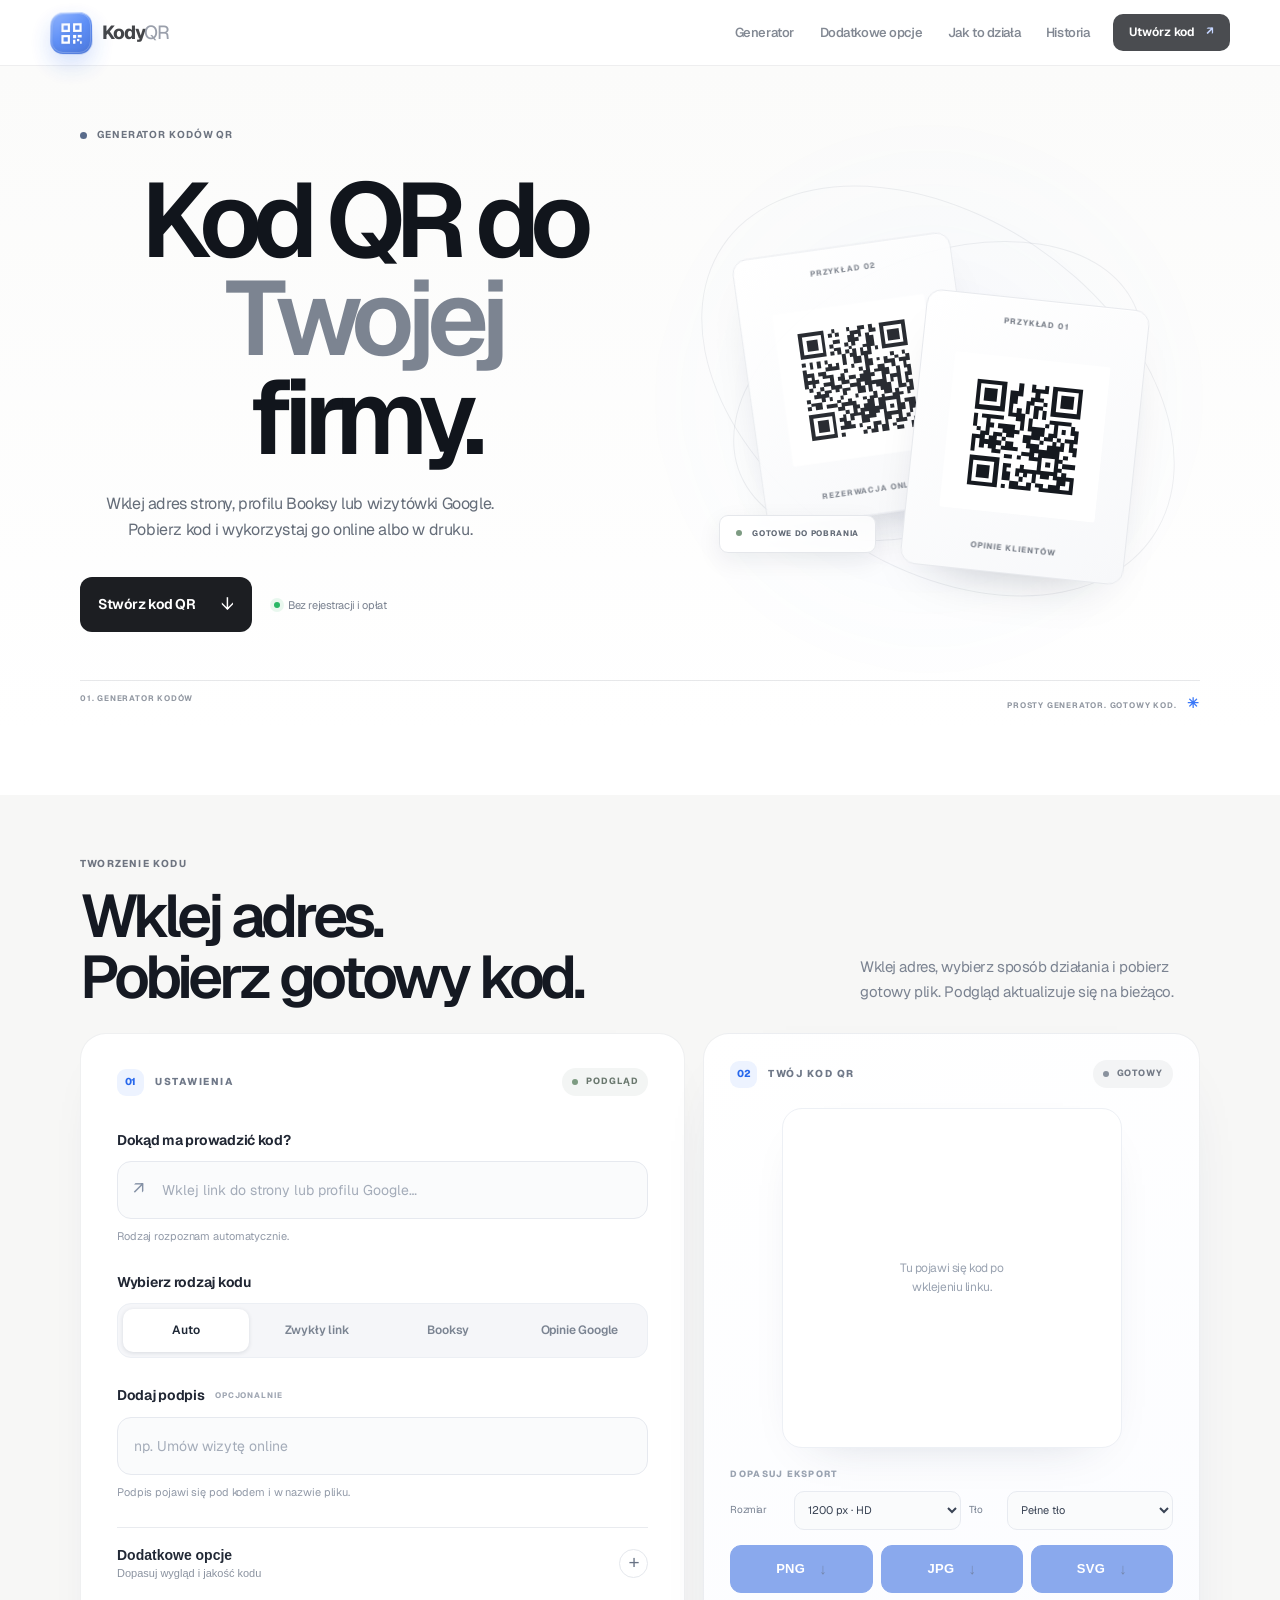
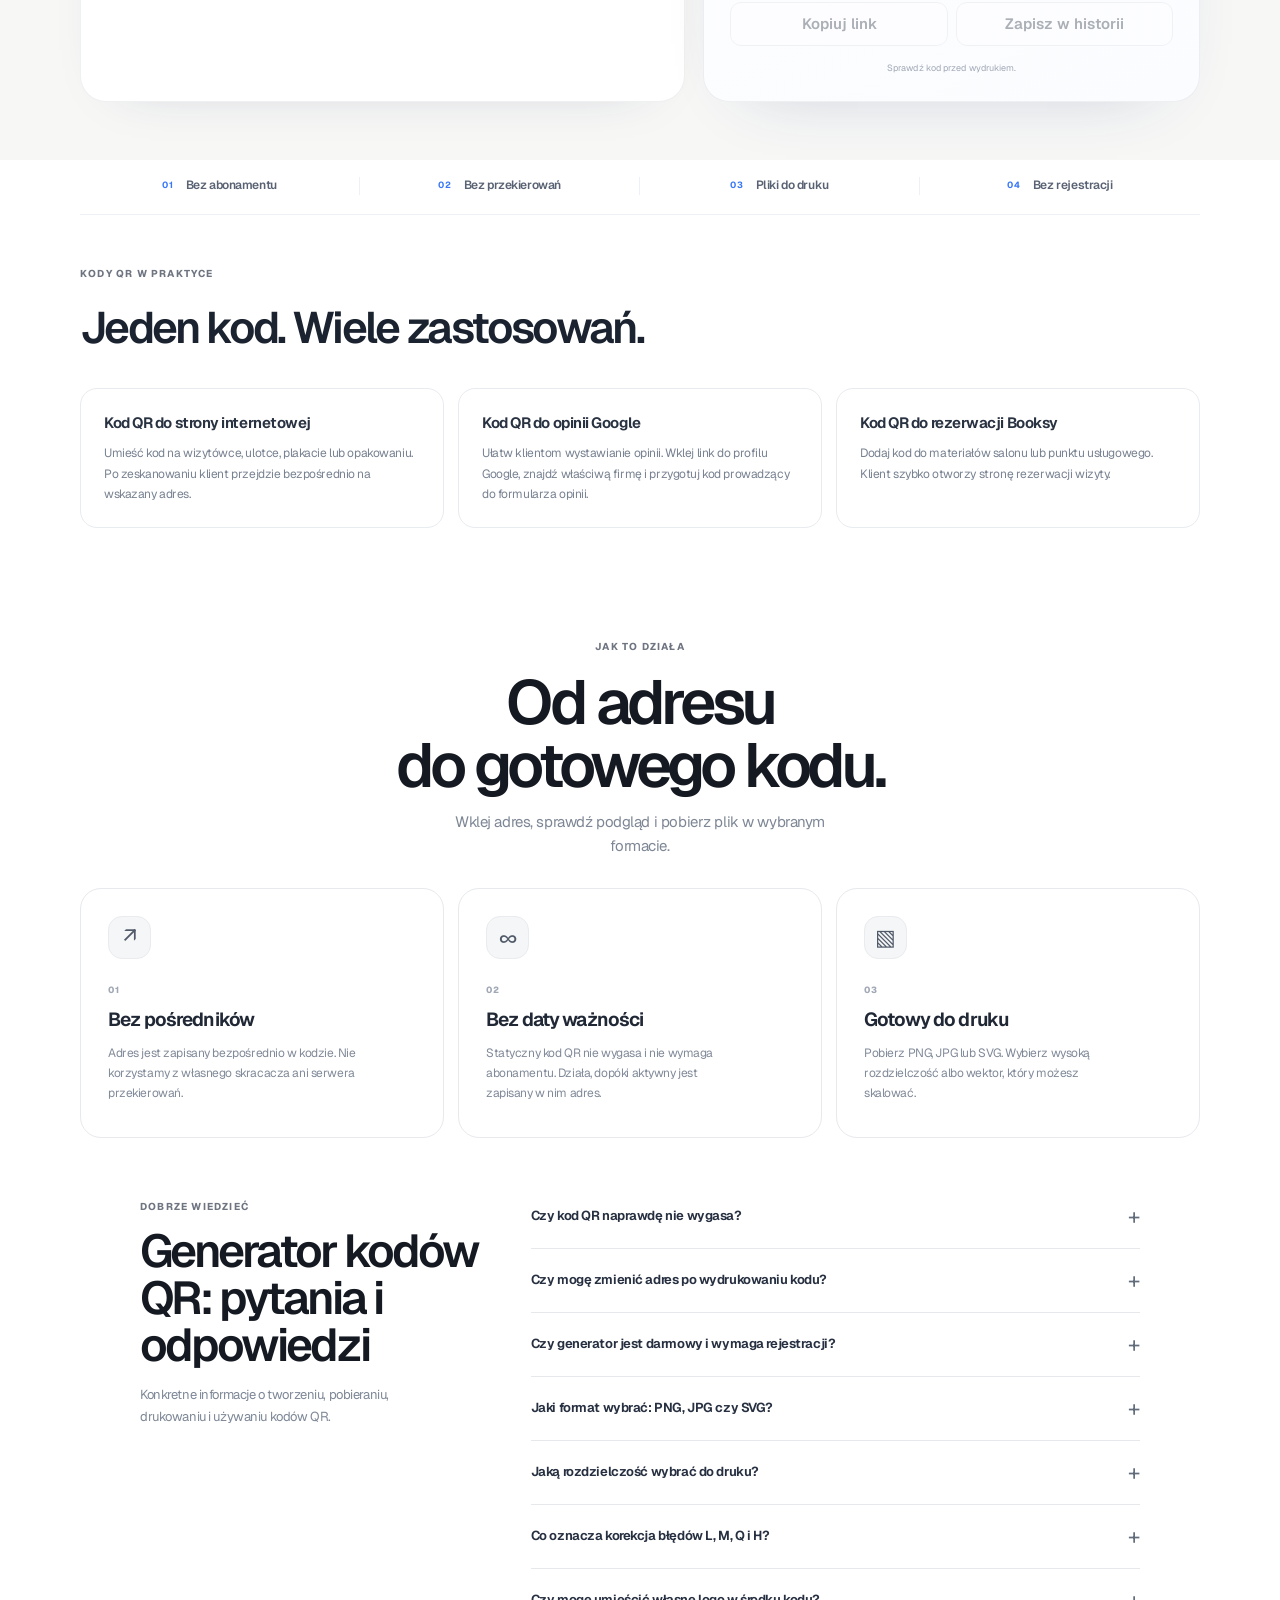
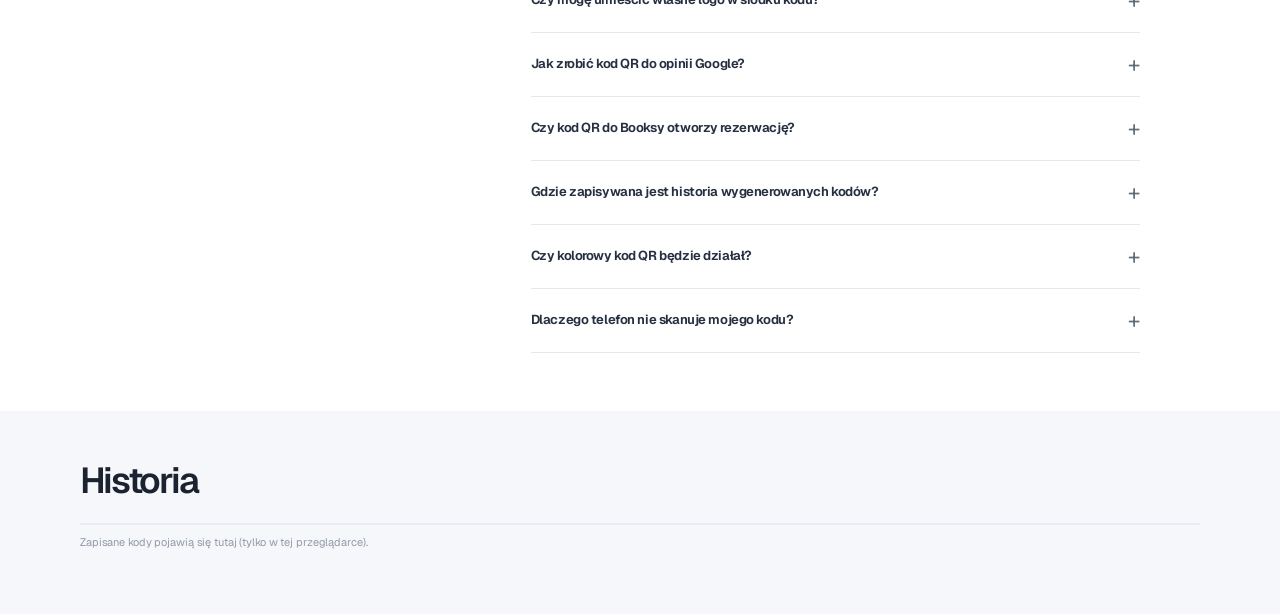
==== commit d30b244e: "Allow Google profile lookup by business name and city" ====
--- a/index.html
+++ b/index.html
@@ -494,18 +494,22 @@
     return;
   }
   box.innerHTML = `<div class="note"><h3>Znajdź bezpośredni link do opinii</h3>
-    <p>Wklejony adres prowadzi do profilu Google. Spróbuję rozpoznać firmę i znaleźć jej identyfikator miejsca, a następnie przygotować link otwierający formularz opinii.</p>
+    <p>Najpierw spróbuję rozpoznać wizytówkę z wklejonego linku. Jeśli Google nie zwróci jednoznacznego wyniku, wpisz nazwę firmy i miasto.</p>
+    <label class="google-lookup-label" for="googleLookupQuery">Link lub nazwa firmy</label>
+    <input id="googleLookupQuery" class="google-lookup-input" type="text" value="${esc(r.raw.trim())}" maxlength="2048" autocomplete="off" placeholder="Nazwa firmy, miasto lub link Google Maps">
     <button type="button" class="btn acc" id="resolveGoogleProfile">Znajdź profil i link do opinii</button>
-    <p class="hint">Wyszukiwanie korzysta z zewnętrznej bazy miejsc. Przekazany zostanie wyłącznie wklejony adres lub nazwa miejsca.</p>
+    <p class="hint">Po znalezieniu pokażę nazwę i adres. Sam wybierzesz, czy to właściwa firma.</p>
     <details class="review-help"><summary>Wolisz użyć oficjalnego linku Google?</summary><p>W panelu firmy wybierz „Opinie” → „Poproś o opinie” i skopiuj wygenerowany link. Możesz też wkleić identyfikator Place ID.</p><a href="${official}" target="_blank" rel="noopener">Instrukcja Google</a> · <a href="${PF}" target="_blank" rel="noopener">Wyszukiwarka Place ID</a></details>
     <div id="googleLookupStatus" role="status" aria-live="polite"></div>
     <button type="button" class="btn ghost" id="forceBtn">${forceProfile ? 'Ukryj kod do wizytówki' : 'Zrób kod prowadzący do wizytówki'}</button></div>`;
   $('#resolveGoogleProfile').onclick = async () => {
     const btn = $('#resolveGoogleProfile'), status = $('#googleLookupStatus');
+    const lookupQuery = ($('#googleLookupQuery') && $('#googleLookupQuery').value.trim()) || r.raw.trim();
+    if (!lookupQuery) { status.textContent = 'Wpisz link do wizytówki albo nazwę firmy i miasto.'; return; }
     btn.disabled = true; btn.textContent = 'Szukam profilu…';
-    status.textContent = 'Sprawdzam adres w katalogu miejsc Google.';
+    status.textContent = 'Sprawdzam wizytówkę w bazie miejsc Google.';
     try {
-      const endpoint = '/api/google-place?q=' + encodeURIComponent(r.raw.trim());
+      const endpoint = '/api/google-place?q=' + encodeURIComponent(lookupQuery);
       const response = await fetch(endpoint, { headers: { Accept: 'application/json' } });
       if (!response.ok) throw new Error('Usługa wyszukiwania zwróciła błąd (' + response.status + ').');
       const payload = await response.json();
@@ -514,7 +518,7 @@
       resolvedGooglePlace = { place_id: d.place_id, name: d.name || '', address: d.address || '', alternatives: d.alternatives || [] };
       renderNote(r);
     } catch (error) {
-      status.textContent = 'Nie udało się automatycznie znaleźć profilu. ' + (error && error.message ? error.message : 'Sprawdź połączenie i spróbuj ponownie.') + ' Możesz wkleić oficjalny link „Poproś o opinie” albo Place ID.';
+      status.textContent = (error && error.message ? error.message : 'Nie udało się znaleźć profilu.') + ' Spróbuj wpisać nazwę firmy i miasto. Możesz też wkleić oficjalny link „Poproś o opinie” albo Place ID.';
       btn.disabled = false; btn.textContent = 'Spróbuj ponownie';
     }
   };
--- a/enhancements.css
+++ b/enhancements.css
@@ -348,3 +348,120 @@
  .faq-list details{padding:13px 0}
  .hist{padding:36px 18px 42px!important}
 }
+
+
+/* Hero QR artwork: remove the old decorative finder-square overlays.
+   The QR matrix itself already contains the three real positioning markers. */
+.art-pattern:before,
+.art-pattern:after,
+.art-pattern i,
+.pattern-b:before,
+.pattern-b:after,
+.pattern-b i {
+  content:none !important;
+  display:none !important;
+}
+.art-pattern{overflow:hidden}
+.art-pattern svg{position:relative;z-index:1}
+
+/* Larger, more confident hero headline */
+.hero h1{
+  font-size:clamp(68px,8.2vw,112px);
+  line-height:.94;
+  letter-spacing:-.082em;
+  max-width:720px;
+}
+@media(max-width:700px){
+  .hero h1{font-size:clamp(62px,14vw,92px);line-height:.96}
+}
+
+/* A compact, recognizable white QR mark with depth and a restrained 3D lift */
+.brand-mark{
+  position:relative;
+  isolation:isolate;
+  overflow:hidden;
+  width:42px;
+  height:42px;
+  border-radius:13px;
+  display:grid;
+  place-items:center;
+  color:#fff;
+  background:linear-gradient(145deg,#78a5ff 0%,#3976f6 48%,#2058d9 100%);
+  box-shadow:
+    0 10px 22px rgba(42,105,235,.26),
+    inset 0 1px 0 rgba(255,255,255,.55),
+    inset 0 -3px 7px rgba(15,54,145,.22);
+  transform:perspective(180px) rotateX(5deg) rotateY(-7deg);
+  transition:transform .35s cubic-bezier(.2,.8,.2,1),box-shadow .35s ease;
+  animation:qr-mark-arrive .85s cubic-bezier(.16,1,.3,1) both;
+}
+.brand-mark:before{
+  content:"";
+  position:absolute;
+  inset:-45% -70%;
+  z-index:-1;
+  background:linear-gradient(110deg,transparent 38%,rgba(255,255,255,.38) 49%,transparent 60%);
+  transform:translateX(-70%) rotate(12deg);
+  animation:qr-mark-shine 5.5s ease-in-out 1.1s infinite;
+}
+.brand-mark:after{
+  content:"";
+  position:absolute;
+  inset:1px;
+  border-radius:12px;
+  border:1px solid rgba(255,255,255,.24);
+  pointer-events:none;
+}
+.brand-qr{width:25px;height:25px;display:block;filter:drop-shadow(0 1px 1px rgba(9,36,100,.18))}
+.brand:hover .brand-mark{
+  transform:perspective(180px) rotateX(-4deg) rotateY(9deg) translateY(-2px) scale(1.045);
+  box-shadow:0 15px 30px rgba(42,105,235,.34),inset 0 1px 0 rgba(255,255,255,.65),inset 0 -3px 7px rgba(15,54,145,.2);
+}
+@keyframes qr-mark-arrive{
+  from{opacity:0;transform:perspective(180px) rotateX(-28deg) rotateY(34deg) translateY(9px) scale(.82)}
+  to{opacity:1;transform:perspective(180px) rotateX(5deg) rotateY(-7deg) translateY(0) scale(1)}
+}
+@keyframes qr-mark-shine{
+  0%,62%,100%{transform:translateX(-70%) rotate(12deg)}
+  78%{transform:translateX(70%) rotate(12deg)}
+}
+@media(prefers-reduced-motion:reduce){
+ .brand-mark,.brand-mark:before{animation:none!important}
+ .brand-mark,.brand:hover .brand-mark{transform:none;transition:none}
+}
+
+/* Download format labels must stay white in every state and browser. */
+.dl button[data-fmt],
+.dl button[data-fmt] *,
+.dl button[data-fmt]::before,
+.dl button[data-fmt]::after{
+  color:#fff !important;
+  -webkit-text-fill-color:#fff !important;
+  opacity:1 !important;
+  text-shadow:none !important;
+}
+.dl button[data-fmt]{
+  background:#245eea !important;
+  border-color:#245eea !important;
+  font-family:Inter,-apple-system,BlinkMacSystemFont,"Segoe UI",Arial,sans-serif !important;
+  font-size:13px !important;
+  font-weight:750 !important;
+  letter-spacing:.025em !important;
+}
+.dl button[data-fmt]:not(:disabled):hover{
+  background:#174fcf !important;
+  border-color:#174fcf !important;
+}
+.dl button[data-fmt]:disabled{
+  background:#8aa9ed !important;
+  border-color:#8aa9ed !important;
+  color:#fff !important;
+  -webkit-text-fill-color:#fff !important;
+  opacity:1 !important;
+}
+.dl button[data-fmt] span{
+  color:#fff !important;
+  -webkit-text-fill-color:#fff !important;
+  font-size:15px !important;
+  font-weight:800 !important;
+}
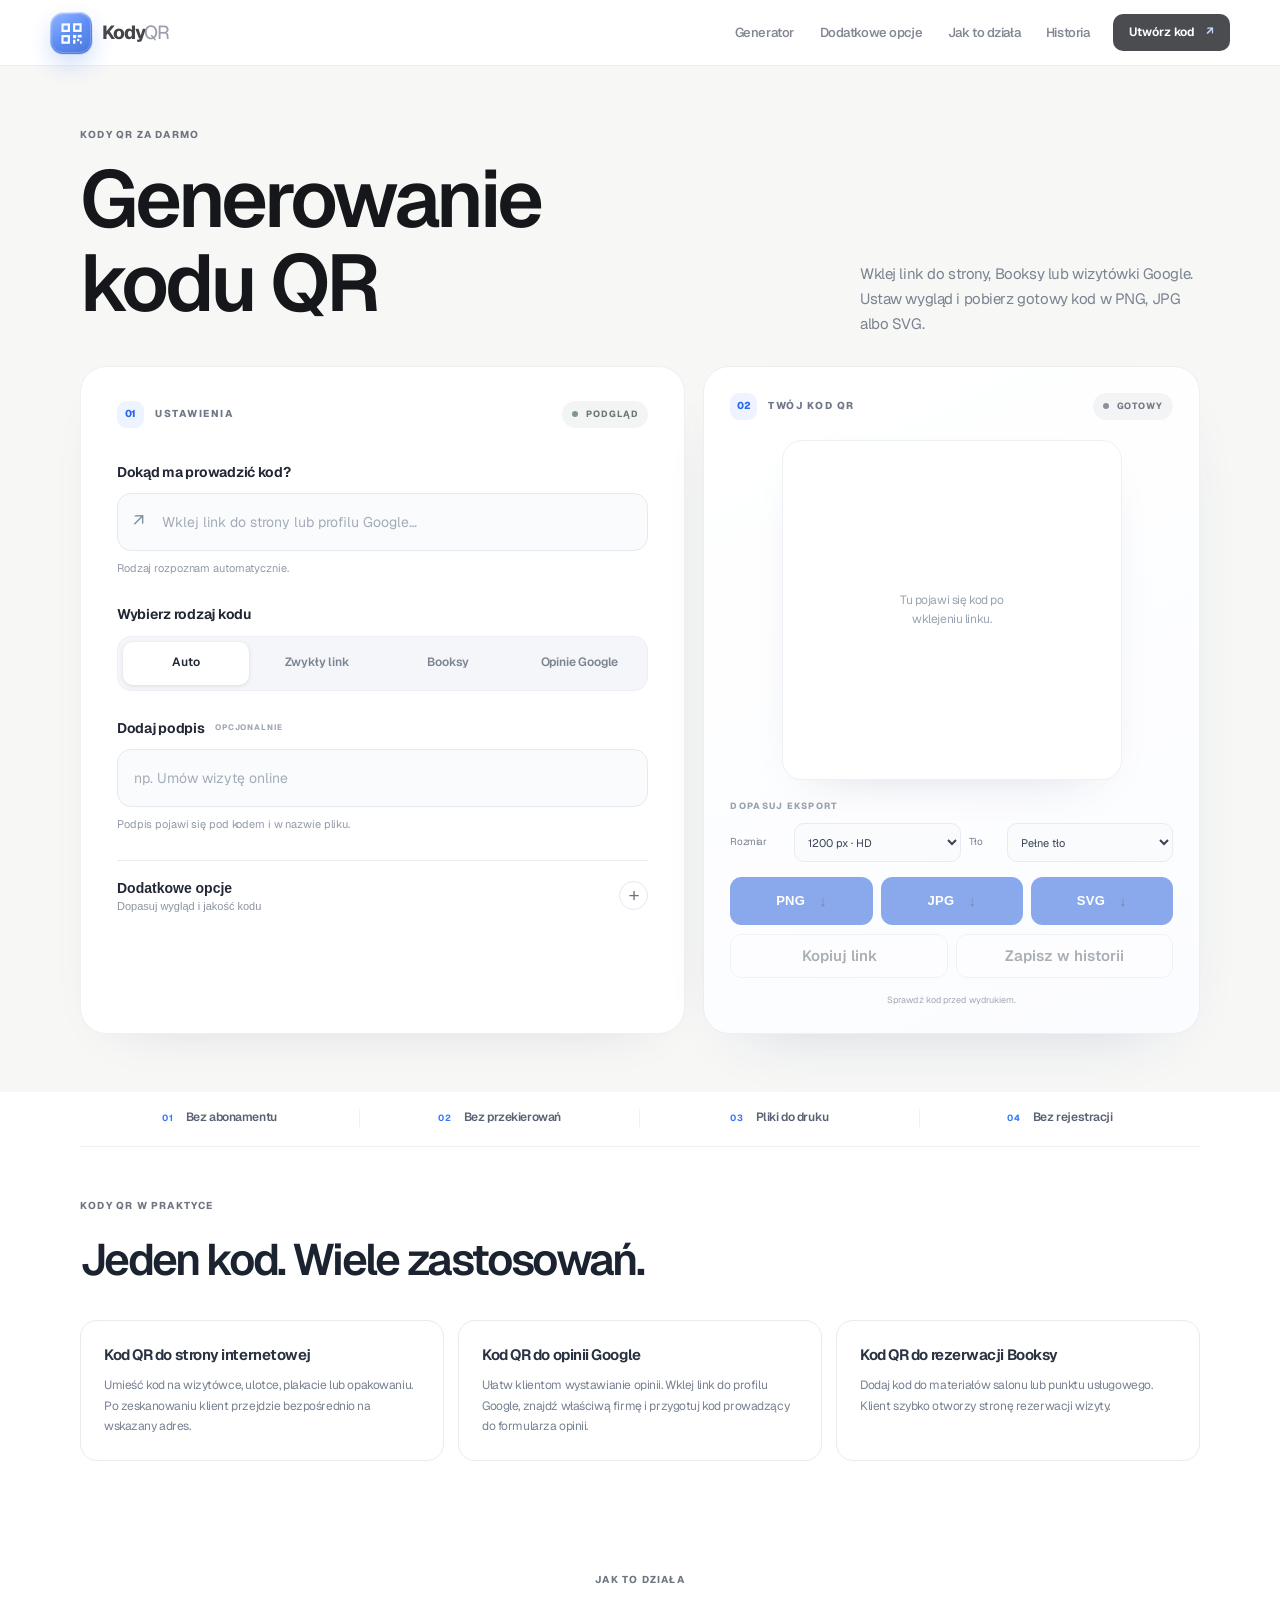
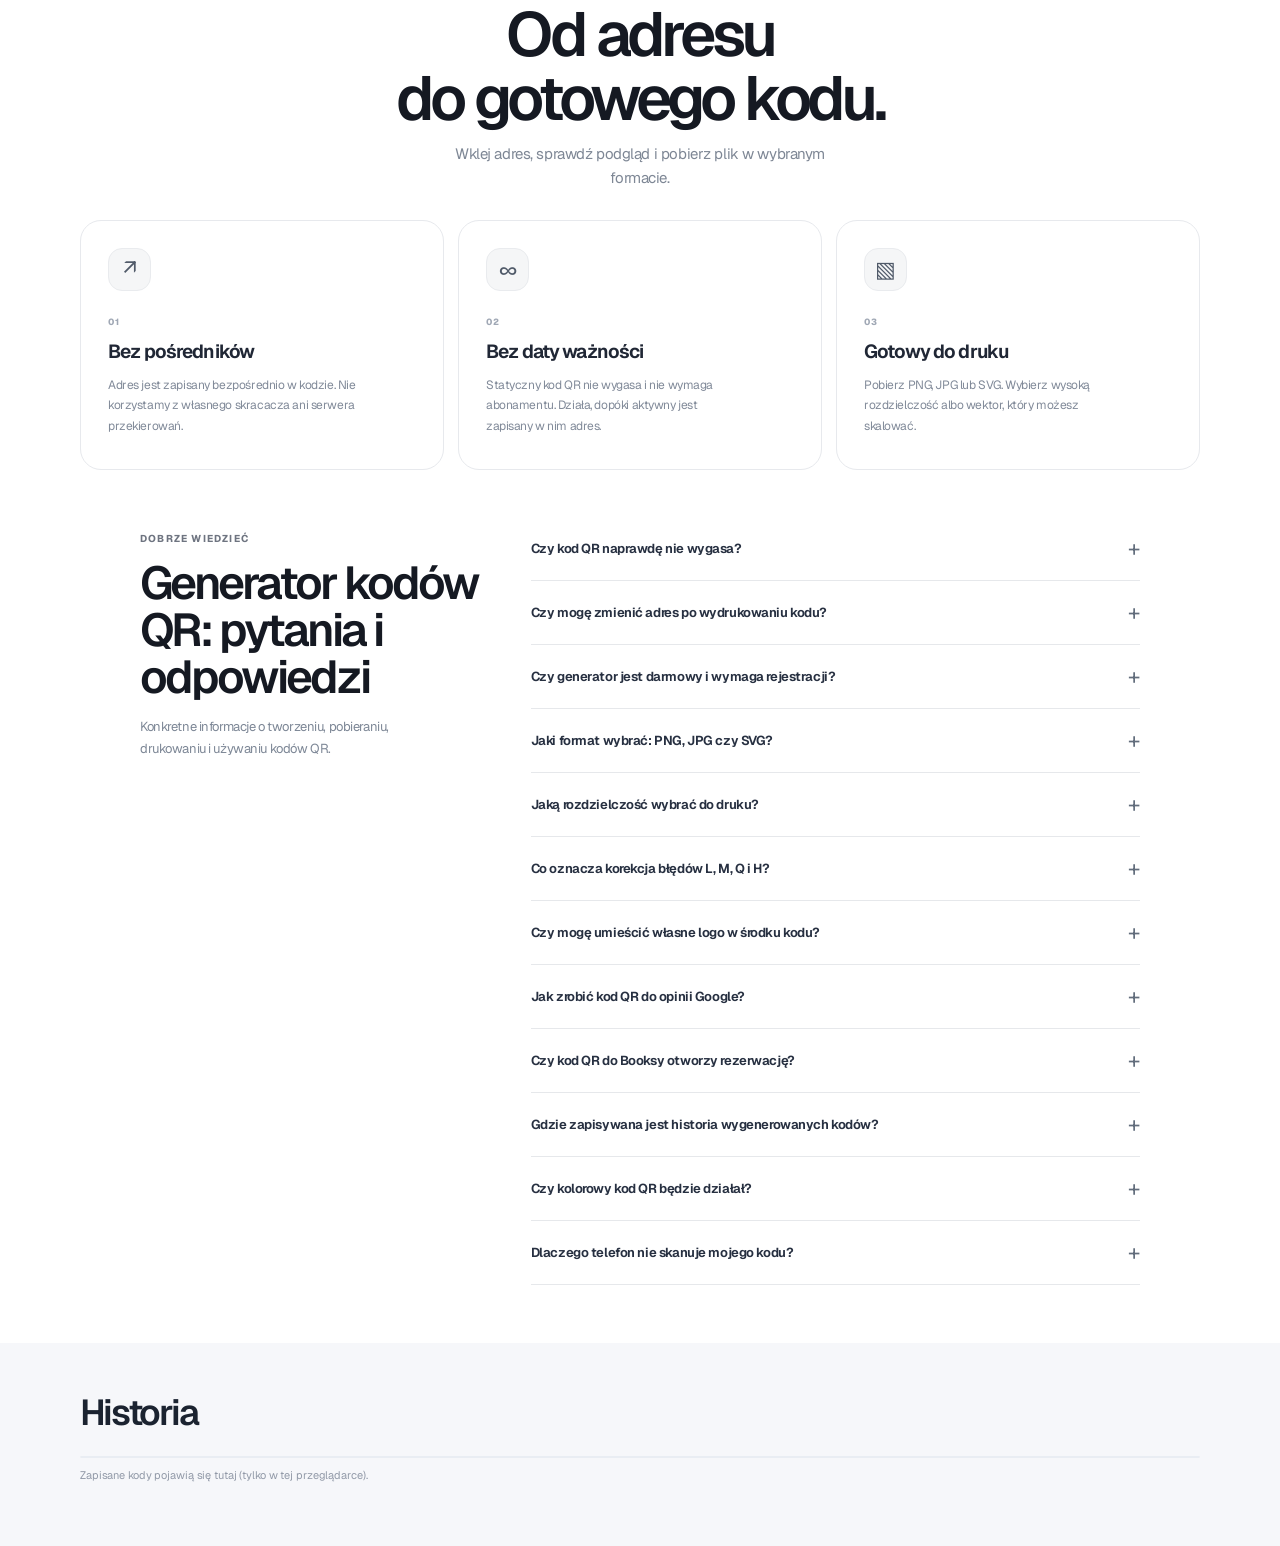
==== commit 0944ec3b: "Put QR generator first and remove oversized hero headline" ====
--- a/index.html
+++ b/index.html
@@ -108,27 +108,8 @@
   </div>
 </nav>
 <main>
-  <section class="hero">
-    <div class="hero-glow" aria-hidden="true"></div>
-    <div class="hero-inner">
-      <div class="hero-copy">
-        <div class="eyebrow"><span class="eyebrow-dot"></span> GENERATOR KODÓW QR</div>
-        <h1>Kod QR do<br><span>Twojej</span><br>firmy.</h1>
-        <p class="hero-lead">Wklej adres strony, profilu Booksy lub wizytówki Google. Pobierz kod i wykorzystaj go online albo w druku.</p>
-        <div class="hero-actions"><a class="primary-link" href="#generator">Stwórz kod QR <span>↓</span></a><span class="hero-note"><i></i> Bez rejestracji i opłat</span></div>
-      </div>
-      <div class="hero-art" aria-label="Dekoracyjna kompozycja kodów QR">
-        <div class="art-orbit orbit-one"></div><div class="art-orbit orbit-two"></div>
-        <div class="art-card art-card-back"><span class="art-mini">PRZYKŁAD 02</span><div class="art-pattern pattern-a" data-qr="https://example.com/rezerwacja"></div><span class="art-caption">REZERWACJA ONLINE</span></div>
-        <div class="art-card art-card-front"><span class="art-mini">PRZYKŁAD 01</span><div class="art-pattern pattern-b" data-qr="https://example.com/opinie"><i></i></div><span class="art-caption">OPINIE KLIENTÓW</span></div>
-        <div class="art-chip"><span class="chip-dot"></span> GOTOWE DO POBRANIA</div>
-        <div class="art-spark">✳</div>
-      </div>
-    </div>
-    <div class="hero-bottom"><span>01. GENERATOR KODÓW</span><span>PROSTY GENERATOR. GOTOWY KOD. <b>✳</b></span></div>
-  </section>
   <section class="generator-section" id="generator">
-    <div class="section-heading"><div><p class="section-kicker">TWORZENIE KODU</p><h2>Wklej adres.<br>Pobierz gotowy kod.</h2></div><p class="section-description">Wklej adres, wybierz sposób działania i pobierz gotowy plik. Podgląd aktualizuje się na bieżąco.</p></div>
+    <div class="section-heading generator-heading"><div><p class="section-kicker">KODY QR ZA DARMO</p><h1>Generowanie kodu QR</h1></div><p class="section-description">Wklej link do strony, Booksy lub wizytówki Google. Ustaw wygląd i pobierz gotowy kod w PNG, JPG albo SVG.</p></div>
     <div class="grid">
       <section class="panel" aria-label="Ustawienia kodu QR">
         <div class="panel-topline"><span class="step-number">01</span><span class="panel-overline">USTAWIENIA</span><span class="live-pill"><i></i> PODGLĄD</span></div>
--- a/enhancements.css
+++ b/enhancements.css
@@ -465,3 +465,86 @@
   font-size:15px !important;
   font-weight:800 !important;
 }
+
+
+.google-lookup-label{display:block;margin:14px 0 7px;font-size:11px;font-weight:700;color:#465164}
+.google-lookup-input{display:block;width:100%;min-height:44px;margin:0 0 10px;padding:11px 13px;border:1px solid #dfe3e9;border-radius:10px;background:#fff;color:#222936;font:500 13px/1.4 Inter,-apple-system,BlinkMacSystemFont,"Segoe UI",Arial,sans-serif;box-shadow:inset 0 1px 2px rgba(20,30,50,.03)}
+.google-lookup-input::placeholder{color:#929aa7}
+.google-lookup-input:focus{outline:3px solid rgba(36,94,234,.13);border-color:#7e9de9}
+
+
+/* Hero accent: a vivid but restrained blue gradient on "Twojej" */
+.hero h1 span{
+  position:relative;
+  display:inline-block;
+  color:transparent !important;
+  background:linear-gradient(105deg,#8eb8ff 0%,#4d86f7 24%,#245fe5 48%,#77a8ff 72%,#3e78ec 100%);
+  background-size:230% 100%;
+  background-position:0% 50%;
+  -webkit-background-clip:text;
+  background-clip:text;
+  filter:drop-shadow(0 9px 22px rgba(53,111,231,.16));
+  animation:hero-blue-flow 6s ease-in-out infinite alternate,hero-blue-arrive .95s cubic-bezier(.2,.8,.2,1) both;
+}
+.hero h1 span:after{
+  content:"";
+  position:absolute;
+  z-index:-1;
+  left:8%;right:8%;bottom:4%;
+  height:24%;
+  border-radius:50%;
+  background:rgba(54,111,232,.2);
+  filter:blur(22px);
+  opacity:.7;
+  pointer-events:none;
+}
+@keyframes hero-blue-flow{from{background-position:0% 50%}to{background-position:100% 50%}}
+@keyframes hero-blue-arrive{from{opacity:0;transform:translateY(12px) scale(.985)}to{opacity:1;transform:translateY(0) scale(1)}}
+
+/* Distinguish the booking QR from the black review QR, while keeping both scannable */
+.art-card-back{
+  background:linear-gradient(150deg,#fff 0%,#f5f8ff 100%);
+  border-color:#dce7fb;
+  box-shadow:0 28px 65px -40px rgba(40,91,185,.34),inset 0 1px 0 #fff;
+}
+.art-card-back .art-mini,
+.art-card-back .art-caption{color:#4775c7}
+.art-card-back .art-pattern{
+  border:1px solid #e1eaff;
+  box-shadow:0 12px 28px rgba(43,100,202,.1);
+}
+.art-card-back .art-pattern svg{filter:drop-shadow(0 1px 0 rgba(30,78,165,.06))}
+.art-card-front .art-pattern svg{filter:drop-shadow(0 1px 0 rgba(15,20,30,.04))}
+@media(prefers-reduced-motion:reduce){
+ .hero h1 span{animation:none;background-position:50% 50%}
+}
+
+
+/* Headline sizing and glyph safety: keep the full word visible inside the copy column */
+.hero-copy,
+.hero h1{
+  min-width:0;
+  overflow:visible !important;
+}
+.hero h1{
+  max-width:620px;
+  font-size:clamp(50px,6.05vw,78px) !important;
+  line-height:1.04 !important;
+  letter-spacing:-.068em !important;
+  padding-right:.12em;
+  margin-right:-.12em;
+}
+.hero h1 span{
+  display:inline-block;
+  max-width:100%;
+  padding-right:.14em;
+  margin-right:-.14em;
+  overflow:visible !important;
+  white-space:nowrap;
+}
+@media(max-width:900px){
+ .hero h1{font-size:clamp(48px,7.2vw,70px)!important;max-width:100%}
+}
+@media(max-width:700px){
+ .hero h1{font-size:clamp(48px,11.5vw,68px)!important;line-height:1.04!important}
+}
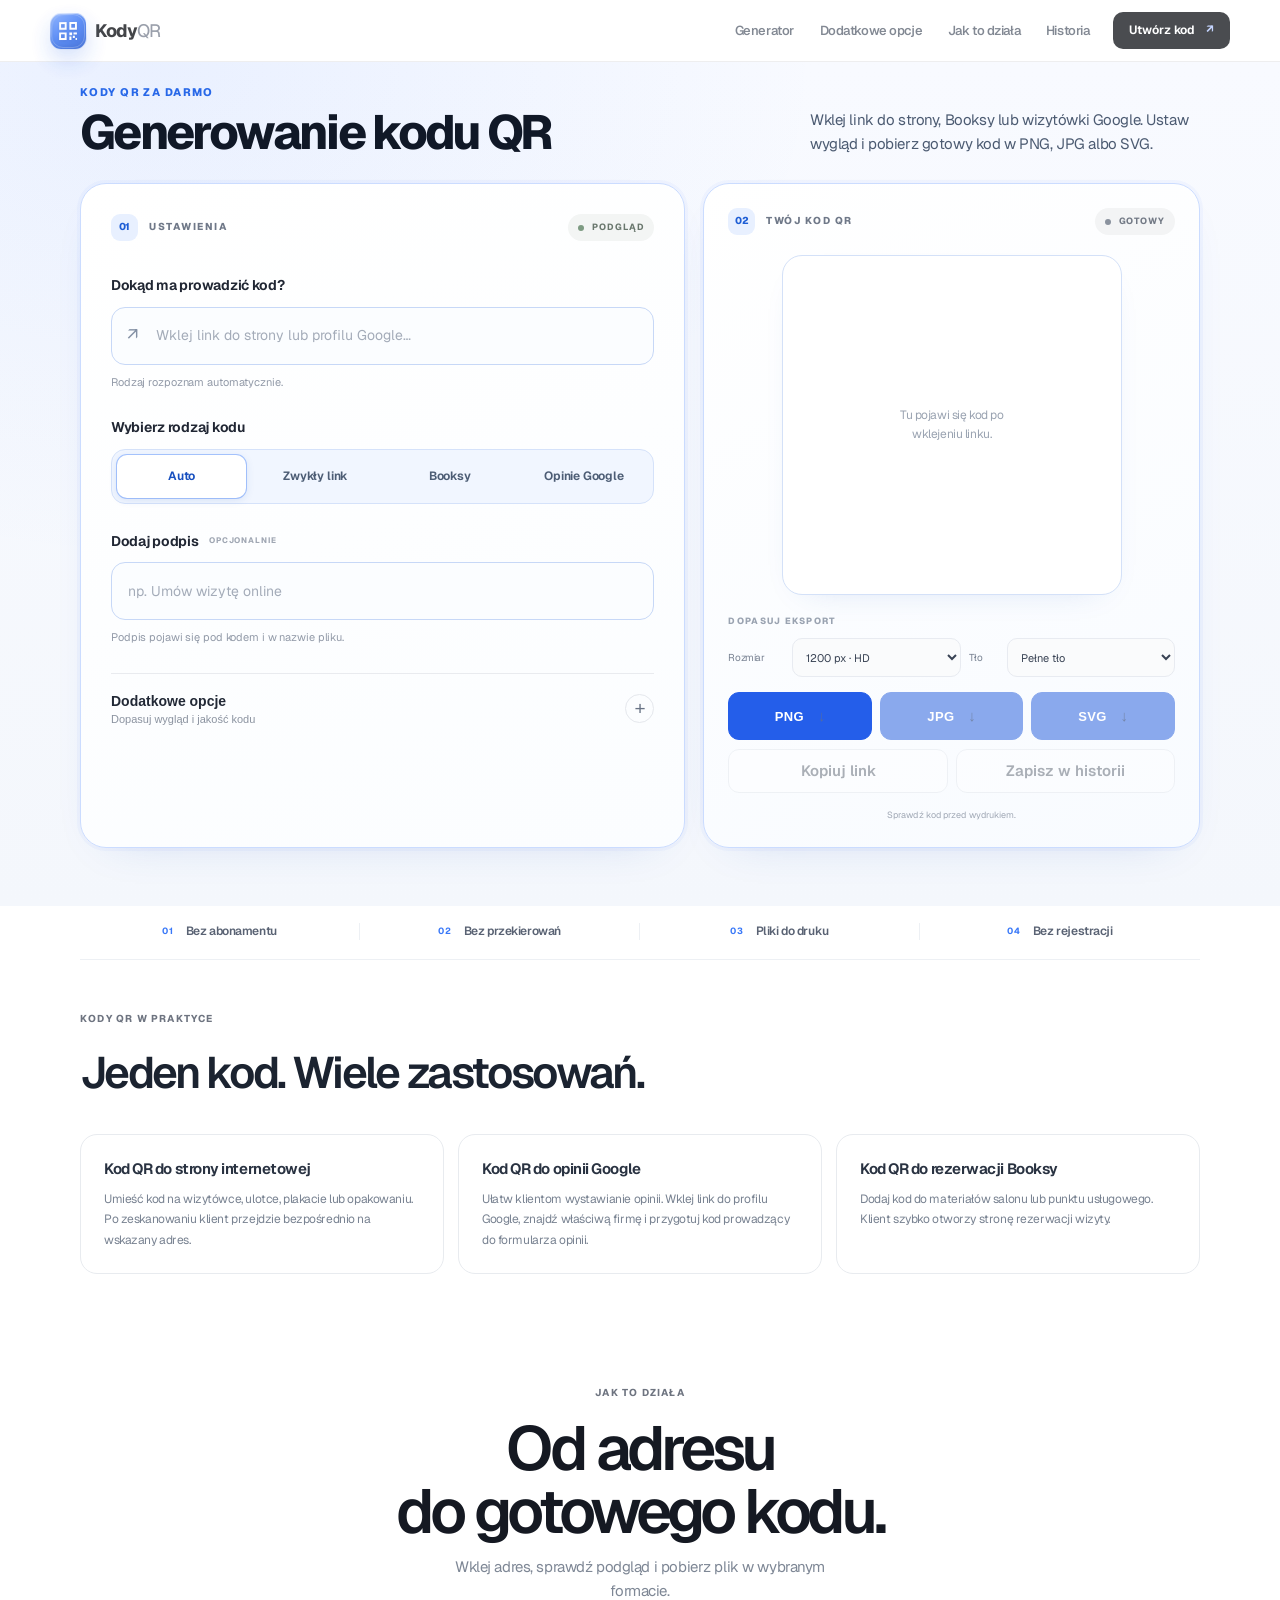
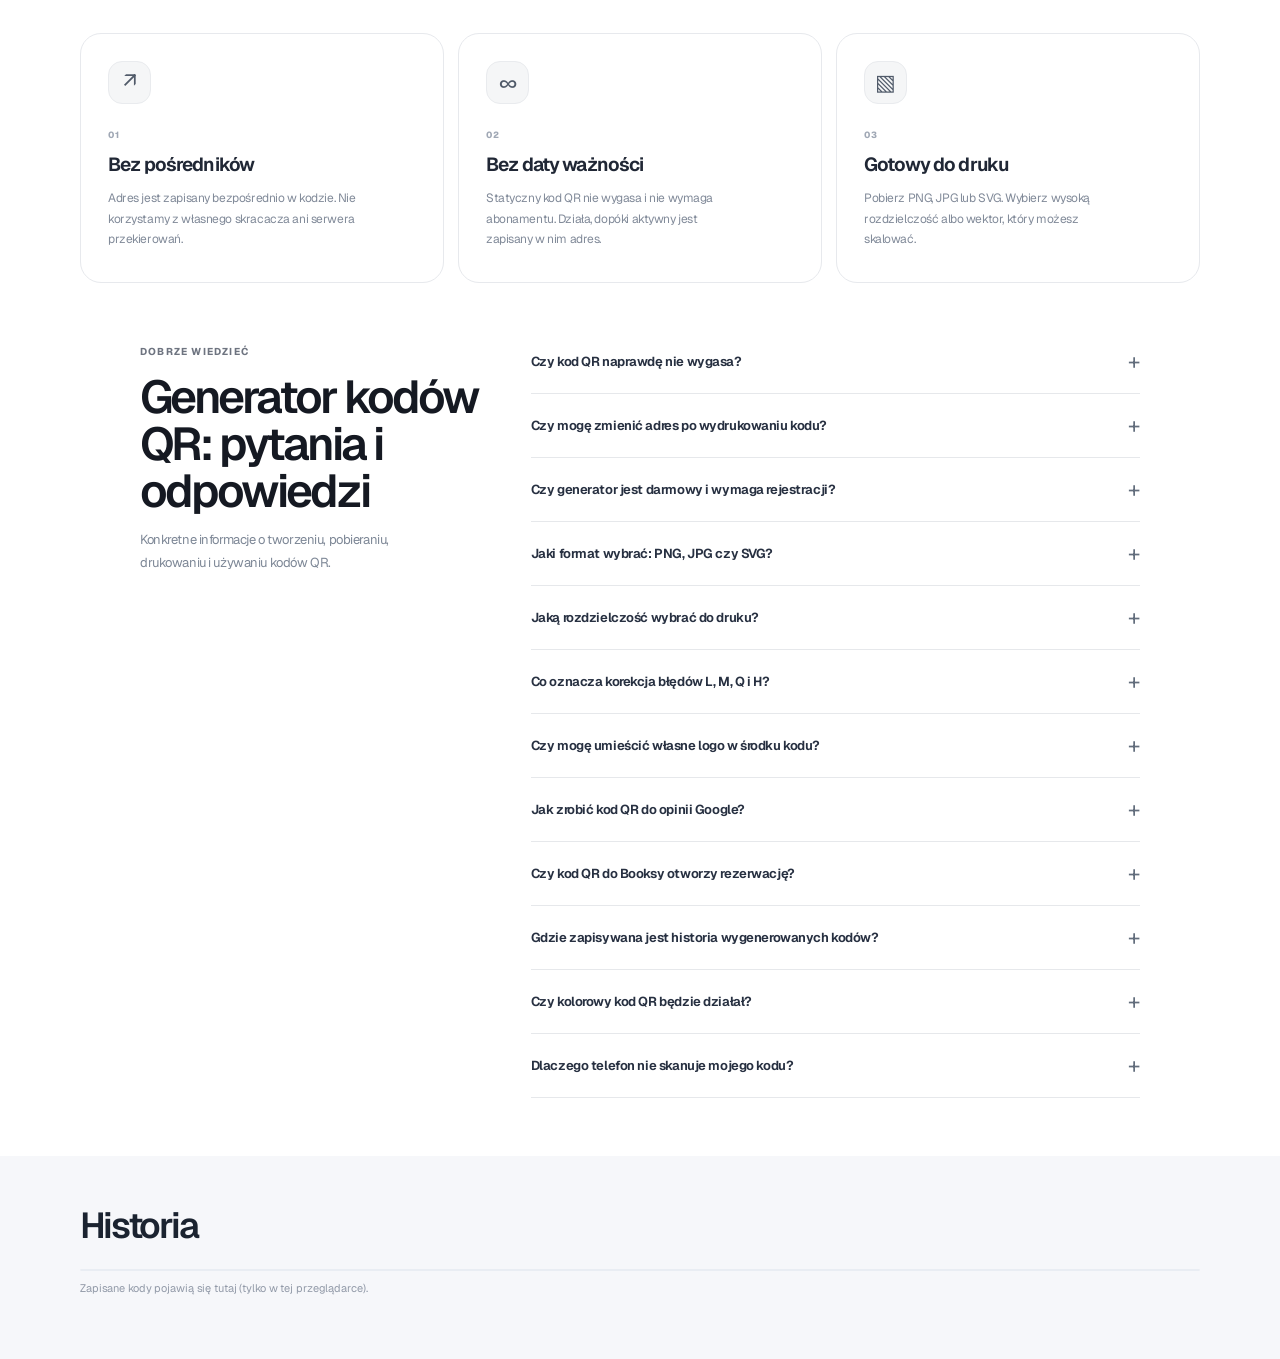
==== commit de9704f8: "Correct canonical URL and copy punctuation" ====
--- a/index.html
+++ b/index.html
@@ -6,11 +6,11 @@
 <title>Darmowy generator kodów QR: PNG, JPG i SVG | KodyQR</title>
 <meta name="description" content="Twórz darmowe kody QR do stron, Booksy i opinii Google. Ustaw kolory, korekcję błędów i logo. Pobierz PNG, JPG lub SVG bez rejestracji.">
 <meta name="robots" content="index,follow,max-image-preview:large">
-<link rel="canonical" href="https://kodyqr-progames1.vercel.app/">
+<link rel="canonical" href="https://kodyqr-zeta.vercel.app/">
 <meta property="og:type" content="website">
 <meta property="og:title" content="Darmowy generator kodów QR | KodyQR">
 <meta property="og:description" content="Generuj kody QR do stron, Booksy i opinii Google. Dopasuj wygląd i pobierz plik.">
-<meta property="og:url" content="https://kodyqr-progames1.vercel.app/">
+<meta property="og:url" content="https://kodyqr-zeta.vercel.app/">
 <meta name="twitter:card" content="summary">
 <script type="application/ld+json">{"@context":"https://schema.org","@type":"WebApplication","name":"KodyQR: generator kodów QR","applicationCategory":"UtilitiesApplication","operatingSystem":"Any","inLanguage":"pl","description":"Darmowy generator statycznych kodów QR do stron, Booksy i opinii Google z eksportem PNG, JPG i SVG.","offers":{"@type":"Offer","price":"0","priceCurrency":"PLN"}}</script>
 <link href="https://fonts.googleapis.com/css2?family=Geist:wght@400;500;600&display=swap" rel="stylesheet">
@@ -153,7 +153,7 @@
               <p>Najlepiej użyj prostego logo PNG z przezroczystym tłem. Korekcja błędów zostanie ustawiona na najwyższą.</p>
               <button type="button" class="clear-logo" id="clearLogo" hidden>Usuń logo</button>
             </div>
-            <div class="advanced-note"><b>Statystyki i edycja linku</b><p>Ten generator tworzy statyczne kody, które nie wymagają abonamentu ani naszego serwera. Statystyki skanów i zmiana adresu po wydruku wymagają kodu dynamicznego oraz zaplecza serwerowego Nie udajemy, że te funkcje działają w kodzie statycznym.</p></div>
+            <div class="advanced-note"><b>Statystyki i edycja linku</b><p>Ten generator tworzy statyczne kody, które nie wymagają abonamentu ani naszego serwera. Statystyki skanów i zmiana adresu po wydruku wymagają kodu dynamicznego oraz zaplecza serwerowego. Nie udajemy, że te funkcje działają w kodzie statycznym.</p></div>
           </div>
         </section>
       </section>
--- a/enhancements.css
+++ b/enhancements.css
@@ -548,3 +548,237 @@
 @media(max-width:700px){
  .hero h1{font-size:clamp(48px,11.5vw,68px)!important;line-height:1.04!important}
 }
+
+
+/* Generator-first layout: the tool is the first thing visitors see. */
+.generator-section{
+  min-height:calc(100vh - 66px);
+  padding:clamp(30px,4vw,54px) 24px 56px !important;
+  background:
+    radial-gradient(ellipse at 12% 0%,rgba(55,119,255,.075),transparent 42%),
+    linear-gradient(180deg,#f8faff 0%,#f4f7fc 100%) !important;
+}
+.generator-heading{
+  align-items:center;
+  margin-bottom:26px !important;
+  gap:28px;
+}
+.generator-heading .section-kicker{
+  margin-bottom:10px;
+  color:#2868e8;
+  font-size:11px;
+  font-weight:800;
+  letter-spacing:.13em;
+}
+.generator-heading h1{
+  margin:0;
+  color:#101827;
+  font-size:clamp(34px,4.1vw,52px);
+  line-height:1.04;
+  font-weight:760;
+  letter-spacing:-.055em;
+}
+.generator-heading .section-description{
+  max-width:420px;
+  color:#4c5b72;
+  font-size:15px;
+  line-height:1.6;
+}
+.generator-section .panel,
+.generator-section .card{
+  border:1.5px solid #cbdcff !important;
+  box-shadow:0 16px 46px -32px rgba(35,91,190,.28),0 0 0 3px rgba(66,124,239,.045) !important;
+}
+.generator-section .panel{
+  background:linear-gradient(160deg,#fff 0%,#fbfdff 100%) !important;
+}
+.generator-section .card{
+  background:linear-gradient(155deg,#fff 0%,#f8fbff 100%) !important;
+}
+.generator-section .input-wrap input,
+.generator-section input[type=text],
+.generator-section input[type=url]{
+  border:1.5px solid #c7d8f7 !important;
+  background:#fbfdff !important;
+  color:#111827 !important;
+}
+.generator-section .input-wrap input:focus,
+.generator-section input[type=text]:focus,
+.generator-section input[type=url]:focus{
+  border-color:#3978f6 !important;
+  box-shadow:0 0 0 4px rgba(57,120,246,.14) !important;
+  background:#fff !important;
+}
+.generator-section .seg{
+  border:1.5px solid #d5e2fa !important;
+  background:#f1f6ff !important;
+}
+.generator-section .seg button{
+  color:#4d5d75 !important;
+  font-weight:650 !important;
+}
+.generator-section .seg button[aria-pressed=true]{
+  color:#174fbf !important;
+  background:#fff !important;
+  box-shadow:0 2px 9px rgba(30,83,177,.13),0 0 0 1px #a9c6ff !important;
+}
+.generator-section .step-number{
+  background:#e8f0ff !important;
+  color:#1e5ed5 !important;
+}
+.generator-section .label{
+  border:1.5px solid #d4e1f8 !important;
+  box-shadow:0 12px 34px -25px rgba(35,91,190,.28) !important;
+}
+.generator-section .dl .btn{
+  border:1.5px solid #b9cdf5 !important;
+}
+.generator-section .dl .btn.acc{
+  background:#245eea !important;
+  border-color:#245eea !important;
+}
+@media(max-width:700px){
+ .generator-section{padding:28px 15px 42px!important;min-height:0}
+ .generator-heading{display:block;margin-bottom:20px!important}
+ .generator-heading h1{font-size:36px}
+ .generator-heading .section-description{margin-top:10px;font-size:14px}
+}
+
+
+/* Remove the oversized gap directly below the navigation. */
+.generator-section{
+  padding-top:14px !important;
+}
+.generator-heading{
+  margin-top:0 !important;
+  padding-top:0 !important;
+}
+.generator-heading .section-kicker{
+  margin-top:0 !important;
+  margin-bottom:7px !important;
+}
+@media(max-width:700px){
+  .generator-section{padding-top:12px !important}
+}
+
+
+/* Final responsive consistency pass: aligned brand and no clipped mobile content */
+.nav{height:62px!important}
+.nav>.nav-inner{
+  min-height:62px;
+  align-items:center!important;
+}
+.nav .brand{
+  display:flex!important;
+  align-items:center!important;
+  gap:9px!important;
+  font-size:18px!important;
+  line-height:1!important;
+  letter-spacing:-.055em!important;
+}
+.nav .brand-mark{
+  flex:0 0 36px!important;
+  width:36px!important;
+  height:36px!important;
+  margin:0!important;
+  align-self:center!important;
+  border-radius:11px!important;
+}
+.nav .brand>span:last-child{
+  display:inline-flex;
+  align-items:baseline;
+  line-height:1!important;
+  white-space:nowrap;
+}
+.nav .brand-qr{width:22px!important;height:22px!important}
+.generator-section{
+  padding:22px 24px 58px!important;
+  min-width:0;
+}
+.generator-section>.section-heading,
+.generator-section>.grid{
+  width:min(1120px,100%)!important;
+  max-width:100%;
+  min-width:0;
+}
+.generator-heading{
+  display:flex;
+  align-items:flex-end;
+  justify-content:space-between;
+  gap:24px;
+  margin:0 auto 24px!important;
+}
+.generator-heading>div{min-width:0}
+.generator-heading h1{
+  max-width:100%;
+  font-size:clamp(32px,4vw,48px)!important;
+  line-height:1.08!important;
+  letter-spacing:-.055em!important;
+  overflow-wrap:anywhere;
+}
+.generator-heading .section-description{
+  max-width:390px;
+  margin:0 0 3px;
+}
+.generator-section .grid{
+  display:grid;
+  grid-template-columns:minmax(0,1fr) minmax(320px,.82fr);
+  gap:18px;
+  align-items:stretch;
+}
+.generator-section .panel,
+.generator-section .card{
+  min-width:0;
+  width:100%;
+}
+.generator-section .panel{padding:30px}
+.generator-section .card{padding:24px}
+.generator-section .label{width:100%;max-width:340px}
+.generator-section .input-wrap,
+.generator-section .input-wrap input,
+.generator-section .field,
+.generator-section .seg{min-width:0;max-width:100%}
+.generator-section input[type=text],
+.generator-section input[type=url]{width:100%;min-width:0;max-width:100%}
+.generator-section .seg button{min-width:0;overflow-wrap:anywhere}
+.generator-section .dl{grid-template-columns:repeat(3,minmax(0,1fr))}
+.generator-section .dl .btn{min-width:0;white-space:nowrap}
+@media(max-width:760px){
+ .nav{height:58px!important}
+ .nav>.nav-inner{width:calc(100% - 28px)!important;min-height:58px;gap:10px!important}
+ .nav .brand{font-size:17px!important;gap:8px!important}
+ .nav .brand-mark{flex-basis:34px!important;width:34px!important;height:34px!important}
+ .nav .brand-qr{width:21px!important;height:21px!important}
+ .nav .nav-links{gap:10px!important;margin-left:auto!important}
+ .nav .nav-links a:not([href="#generator"]){display:none!important}
+ .nav .nav-links a[href="#generator"]{font-size:12px!important;font-weight:650!important}
+ .nav .nav-inner>.nav-cta{display:none!important}
+ .generator-section{padding:18px 16px 42px!important}
+ .generator-heading{display:block!important;margin-bottom:18px!important}
+ .generator-heading h1{font-size:clamp(29px,7vw,42px)!important;line-height:1.08!important}
+ .generator-heading .section-description{max-width:54ch;margin:9px 0 0;font-size:13px;line-height:1.55}
+ .generator-section .grid{grid-template-columns:minmax(0,1fr)!important;gap:14px}
+ .generator-section .card{order:0}
+ .generator-section .panel{order:1;padding:22px 18px}
+ .generator-section .card{padding:20px 18px}
+ .generator-section .panel-topline,.generator-section .preview-head{gap:9px;margin-bottom:22px}
+ .generator-section .label{max-width:100%;padding:14px}
+ .generator-section .seg{grid-template-columns:repeat(2,minmax(0,1fr))}
+ .generator-section .seg button{font-size:12px;padding:9px 6px}
+ .generator-section .size{grid-template-columns:48px minmax(0,1fr);gap:8px 10px}
+ .generator-section .size label:nth-of-type(2){grid-column:1}
+ .generator-section .dl{gap:7px}
+ .generator-section .dl .btn{padding:8px 5px;font-size:12px!important}
+ .generator-section .preview-tools{gap:8px}
+}
+@media(max-width:380px){
+ .nav>.nav-inner{width:calc(100% - 22px)!important}
+ .nav .brand{font-size:16px!important;gap:7px!important}
+ .nav .brand-mark{flex-basis:32px!important;width:32px!important;height:32px!important}
+ .nav .nav-links a[href="#generator"]{font-size:11px!important}
+ .generator-section{padding-left:12px!important;padding-right:12px!important}
+ .generator-heading h1{font-size:29px!important}
+ .generator-section .panel{padding:19px 15px}
+ .generator-section .card{padding:18px 14px}
+ .generator-section .dl .btn{font-size:11px!important}
+}
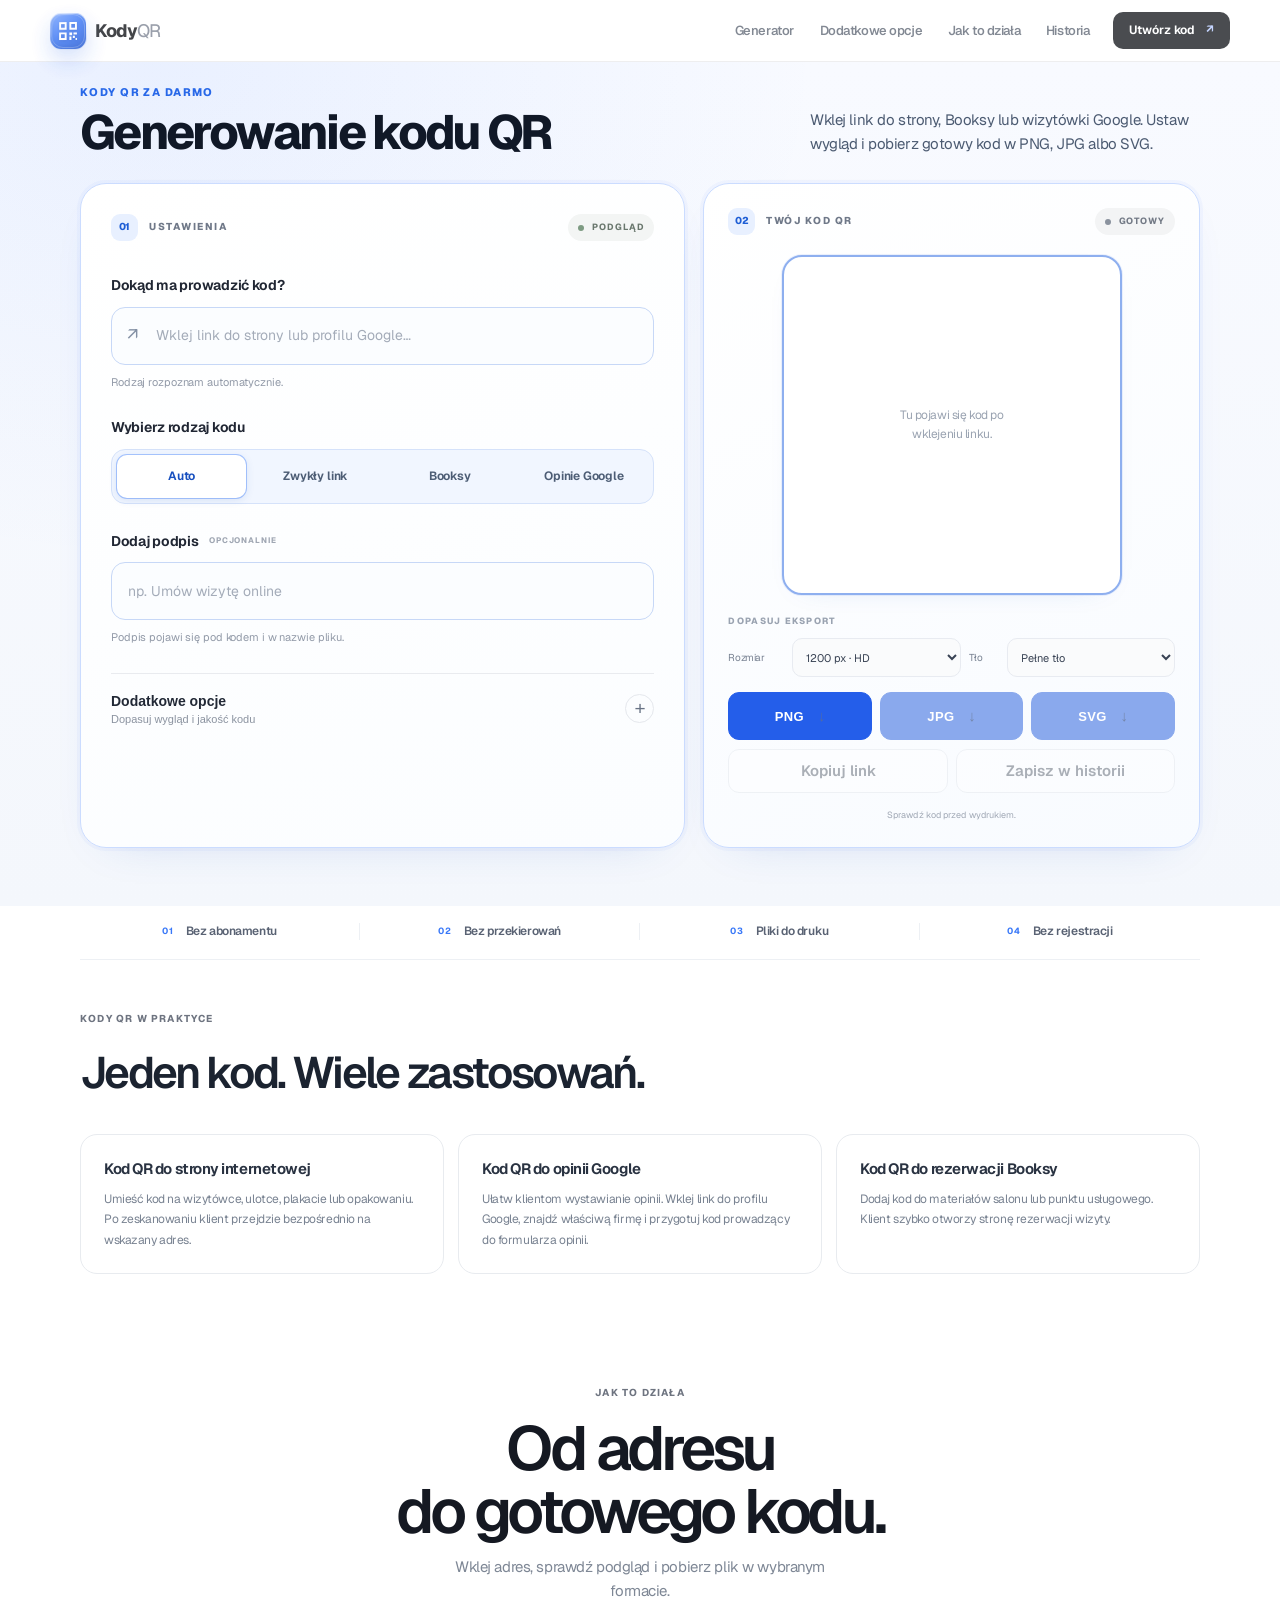
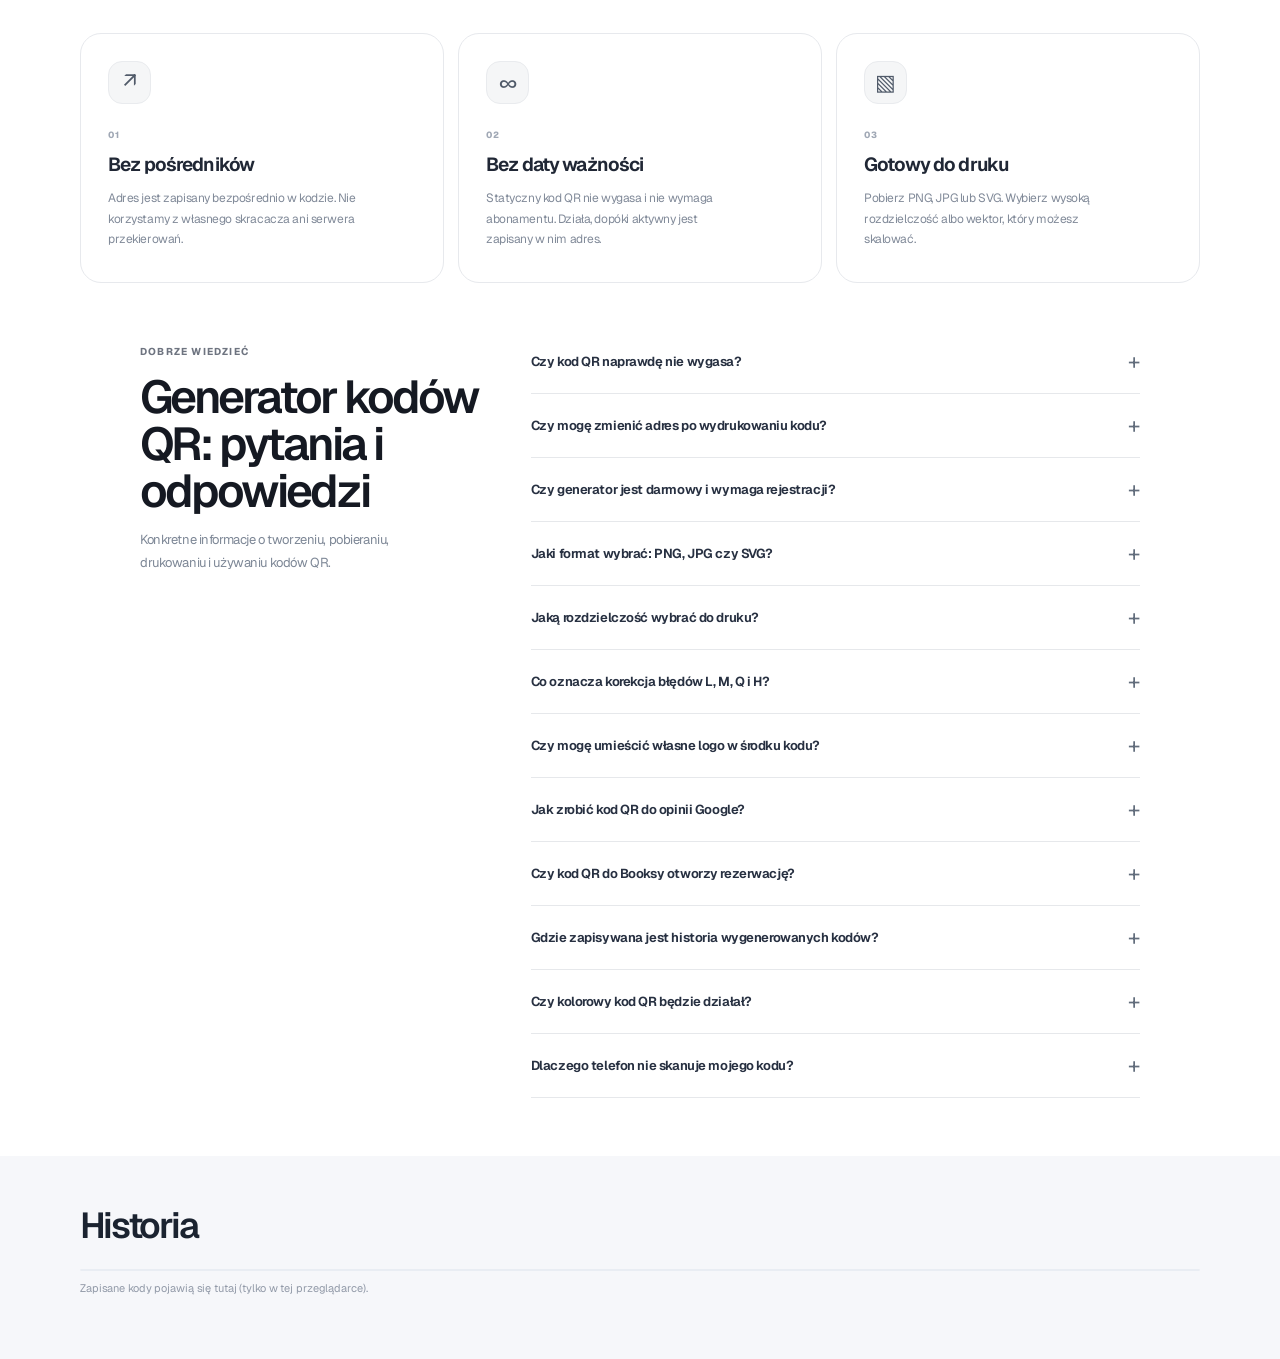
==== commit 8f228794: "Ensure pure black QR exports and remove SVG strokes" ====
--- a/index.html
+++ b/index.html
@@ -144,7 +144,7 @@
               <p>Wyższa korekcja zwiększa odporność na zabrudzenia, ale kod staje się bardziej złożony.</p>
             </div>
             <div class="advanced-colors">
-              <div class="advanced-field"><label for="fg">Kolor kodu</label><div class="color-control"><input id="fg" type="color" value="#15191f"><span id="fgValue">#15191F</span></div></div>
+              <div class="advanced-field"><label for="fg">Kolor kodu</label><div class="color-control"><input id="fg" type="color" value="#000000"><span id="fgValue">#000000</span></div></div>
               <div class="advanced-field"><label for="qrbg">Kolor tła</label><div class="color-control"><input id="qrbg" type="color" value="#ffffff"><span id="qrbgValue">#FFFFFF</span></div></div>
             </div>
             <div class="advanced-field">
@@ -469,15 +469,27 @@
   const official = 'https://support.google.com/business/answer/16816815?hl=pl';
   if (resolvedGooglePlace) {
     const p = resolvedGooglePlace;
-    box.innerHTML = `<div class="note"><h3>Znaleziony profil</h3><p><b>${esc(p.name || 'Profil Google')}</b><br>${esc(p.address || '')}</p><p>Sprawdź, czy to właściwa firma. Dopiero po potwierdzeniu utworzę link do formularza opinii.</p><button type="button" class="btn acc" id="useGooglePlace">Użyj tego profilu</button> <button type="button" class="btn ghost" id="retryGoogleLookup">Szukaj ponownie</button></div>`;
-    $('#useGooglePlace').onclick = () => { $('#url').value = p.place_id; resolvedGooglePlace = null; forceProfile = false; mode = 'google'; document.querySelectorAll('.seg button').forEach(b => b.setAttribute('aria-pressed', String(b.dataset.mode === 'google'))); update(); };
+    const candidates = [p, ...(Array.isArray(p.alternatives) ? p.alternatives : [])].filter(x => x && x.place_id);
+    box.innerHTML = `<div class="note"><h3>Znaleziony profil</h3>
+      ${candidates.length > 1 ? `<label class="google-lookup-label" for="googlePlaceChoice">Wybierz właściwą lokalizację</label><select id="googlePlaceChoice">${candidates.map((x,i)=>`<option value="${i}">${esc((x.name || 'Profil Google') + (x.address ? ' · ' + x.address : ''))}</option>`).join('')}</select>` : ''}
+      <p><b id="googlePlaceName">${esc(p.name || 'Profil Google')}</b><br><span id="googlePlaceAddress">${esc(p.address || '')}</span></p>
+      ${p.location_matched === false ? '<p><b>Uwaga:</b> wynik może pochodzić z innego miasta. Wybierz właściwy adres przed zatwierdzeniem.</p>' : ''}
+      <p>Sprawdź nazwę i adres. Dopiero po potwierdzeniu utworzę link do formularza opinii.</p>
+      <button type="button" class="btn acc" id="useGooglePlace">Użyj tego profilu</button> <button type="button" class="btn ghost" id="retryGoogleLookup">Szukaj ponownie</button></div>`;
+    let selected = p;
+    $('#googlePlaceChoice')?.addEventListener('change', event => {
+      selected = candidates[Number(event.target.value)] || p;
+      $('#googlePlaceName').textContent = selected.name || 'Profil Google';
+      $('#googlePlaceAddress').textContent = selected.address || '';
+    });
+    $('#useGooglePlace').onclick = () => { $('#url').value = selected.review_url || ('https://search.google.com/local/writereview?placeid=' + selected.place_id); resolvedGooglePlace = null; forceProfile = false; mode = 'google'; document.querySelectorAll('.seg button').forEach(b => b.setAttribute('aria-pressed', String(b.dataset.mode === 'google'))); update(); };
     $('#retryGoogleLookup').onclick = () => { resolvedGooglePlace = null; renderNote(r); };
     return;
   }
   box.innerHTML = `<div class="note"><h3>Znajdź bezpośredni link do opinii</h3>
-    <p>Najpierw spróbuję rozpoznać wizytówkę z wklejonego linku. Jeśli Google nie zwróci jednoznacznego wyniku, wpisz nazwę firmy i miasto.</p>
+    <p>Najpierw rozpoznam wizytówkę z linku Google Maps lub share.google. Jeśli link nie wskaże jednoznacznego profilu, wpisz nazwę firmy i miasto.</p>
     <label class="google-lookup-label" for="googleLookupQuery">Link lub nazwa firmy</label>
-    <input id="googleLookupQuery" class="google-lookup-input" type="text" value="${esc(r.raw.trim())}" maxlength="2048" autocomplete="off" placeholder="Nazwa firmy, miasto lub link Google Maps">
+    <input id="googleLookupQuery" class="google-lookup-input" type="text" value="${esc(r.raw.trim())}" maxlength="2048" autocomplete="off" placeholder="Nazwa firmy, miasto lub link Google Maps / share.google">
     <button type="button" class="btn acc" id="resolveGoogleProfile">Znajdź profil i link do opinii</button>
     <p class="hint">Po znalezieniu pokażę nazwę i adres. Sam wybierzesz, czy to właściwa firma.</p>
     <details class="review-help"><summary>Wolisz użyć oficjalnego linku Google?</summary><p>W panelu firmy wybierz „Opinie” → „Poproś o opinie” i skopiuj wygenerowany link. Możesz też wkleić identyfikator Place ID.</p><a href="${official}" target="_blank" rel="noopener">Instrukcja Google</a> · <a href="${PF}" target="_blank" rel="noopener">Wyszukiwarka Place ID</a></details>
@@ -492,11 +504,11 @@
     try {
       const endpoint = '/api/google-place?q=' + encodeURIComponent(lookupQuery);
       const response = await fetch(endpoint, { headers: { Accept: 'application/json' } });
-      if (!response.ok) throw new Error('Usługa wyszukiwania zwróciła błąd (' + response.status + ').');
-      const payload = await response.json();
+      const payload = await response.json().catch(() => ({}));
+      if (!response.ok) throw new Error((payload.error && payload.error.message) || (response.status === 404 ? 'Nie znaleziono takiej wizytówki. Dopisz miasto i kraj albo wklej link „Poproś o opinie”.' : 'Wyszukiwanie jest chwilowo niedostępne. Spróbuj ponownie lub użyj Place ID.'));
       const d = payload && payload.data;
-      if (!payload.success || !d || !d.place_id) throw new Error((payload.error && payload.error.message) || 'Nie znaleziono jednoznacznego profilu.');
-      resolvedGooglePlace = { place_id: d.place_id, name: d.name || '', address: d.address || '', alternatives: d.alternatives || [] };
+      if (!payload.success || !d || (!d.place_id && !d.review_url)) throw new Error((payload.error && payload.error.message) || 'Nie znaleziono jednoznacznego profilu.');
+      resolvedGooglePlace = { place_id: d.place_id || '', review_url: d.review_url || '', name: d.name || '', address: d.address || '', location_matched: d.location_matched, alternatives: d.alternatives || [] };
       renderNote(r);
     } catch (error) {
       status.textContent = (error && error.message ? error.message : 'Nie udało się znaleźć profilu.') + ' Spróbuj wpisać nazwę firmy i miasto. Możesz też wkleić oficjalny link „Poproś o opinie” albo Place ID.';
@@ -513,7 +525,7 @@
   let L = 0, a = 0;
   if (withLogo) { L = Math.round(n * 0.26); if ((n - L) % 2) L++; a = (n - L) / 2; }
   const inHole = (x, y) => withLogo && x >= a && x < a + L && y >= a && y < a + L;
-  return { qr, n, q, N, L, a, inHole, withLogo, ecc, fg: $('#fg') ? $('#fg').value : '#15191f', bg: $('#qrbg') ? $('#qrbg').value : '#ffffff' };
+  return { qr, n, q, N, L, a, inHole, withLogo, ecc, fg: $('#fg') ? $('#fg').value.toLowerCase() : '#000000', bg: $('#qrbg') ? $('#qrbg').value : '#ffffff' };
 }
 
 function svgString(b, forFile) {
@@ -527,13 +539,14 @@
     } else {
       const k = Math.min(box / LOGO_W, box / LOGO_H);
       const tx = x + p + (box - LOGO_W * k) / 2, ty = x + p + (box - LOGO_H * k) / 2;
-      logoPart = `<rect x="${x}" y="${x}" width="${s}" height="${s}" fill="#fff"/><path fill="#111" fill-rule="evenodd" shape-rendering="geometricPrecision" transform="translate(${tx.toFixed(3)} ${ty.toFixed(3)}) scale(${k.toFixed(5)})" d="${LOGO_D}"/>`;
+      logoPart = `<rect x="${x}" y="${x}" width="${s}" height="${s}" fill="#fff" stroke="none"/><path fill="#000000" stroke="none" fill-rule="evenodd" shape-rendering="geometricPrecision" transform="translate(${tx.toFixed(3)} ${ty.toFixed(3)}) scale(${k.toFixed(5)})" d="${LOGO_D}"/>`;
     }
   }
   const noBg = $('#bg').value === 'none';
   if (noBg) logoPart = logoPart.replace(/<rect[^>]*fill="#fff"\/>/, '');
   const head = forFile ? `<?xml version="1.0" encoding="UTF-8"?>\n<svg xmlns="http://www.w3.org/2000/svg" width="1024" height="1024"` : `<svg xmlns="http://www.w3.org/2000/svg" role="img" aria-label="Kod QR"`;
-  return `${head} viewBox="0 0 ${b.N} ${b.N}" shape-rendering="crispEdges"> ${noBg ? '' : `<rect width="${b.N}" height="${b.N}" fill="${b.bg}"/>`}<path fill="${b.fg}" d="${d}"/>${logoPart}</svg>`;
+  const qrFill = b.fg.toLowerCase() === "#000000" ? "#000000" : b.fg;
+  return `${head} viewBox="0 0 ${b.N} ${b.N}" shape-rendering="crispEdges"> ${noBg ? '' : `<rect x="0" y="0" width="${b.N}" height="${b.N}" fill="${b.bg}" stroke="none"/>`}<path fill="${qrFill}" stroke="none" d="${d}"/>${logoPart}</svg>`;
 }
 
 function rasterBlob(b, px, type) {
@@ -555,7 +568,7 @@
     } else {
       const k = Math.min(box / LOGO_W, box / LOGO_H);
       g.save(); g.translate(o+p+(box-LOGO_W*k)/2, o+p+(box-LOGO_H*k)/2); g.scale(k,k);
-      g.fillStyle = '#111'; g.fill(new Path2D(LOGO_D), 'evenodd'); g.restore();
+      g.fillStyle = '#000000'; g.fill(new Path2D(LOGO_D), 'evenodd'); g.restore();
     }
   }
   return new Promise(res => c.toBlob(res, type, 0.95));
--- a/enhancements.css
+++ b/enhancements.css
@@ -782,3 +782,24 @@
  .generator-section .card{padding:18px 14px}
  .generator-section .dl .btn{font-size:11px!important}
 }
+
+@media(max-width:760px){.generator-section .panel{order:0!important}.generator-section .card{order:1!important}}
+
+
+/* Keep an optional QR caption visually attached to the code. */
+.generator-section .cap{
+  margin-top:0!important;
+  padding-top:0!important;
+  line-height:1.25!important;
+  text-align:center;
+}
+
+
+/* Classic, high-contrast static QR preview frame. */
+.generator-section .label{
+  position:relative!important;
+  border:2px solid #8eafeF!important;
+  background:#fff!important;
+  box-shadow:0 0 0 1px rgba(71,123,234,.10),0 8px 28px -24px rgba(35,91,190,.35)!important;
+}
+.generator-section .label::before{content:none!important;display:none!important}
